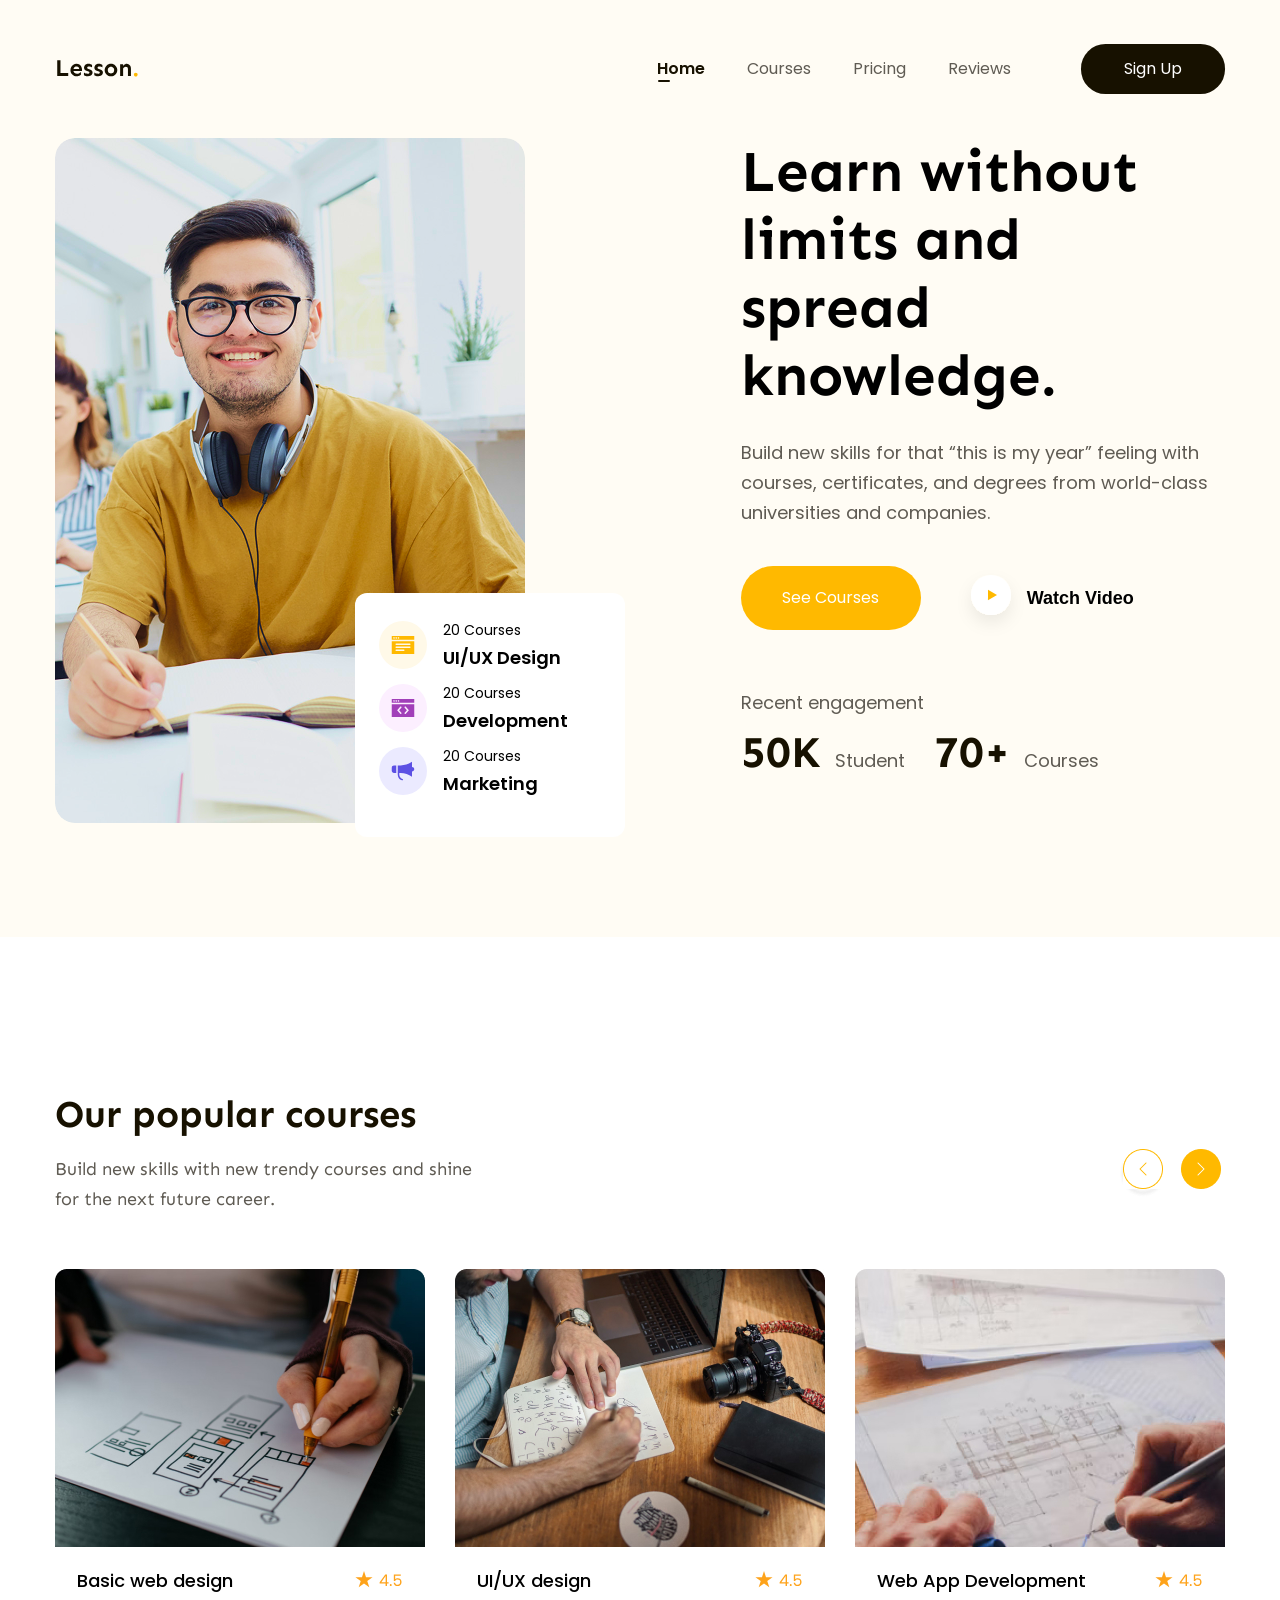
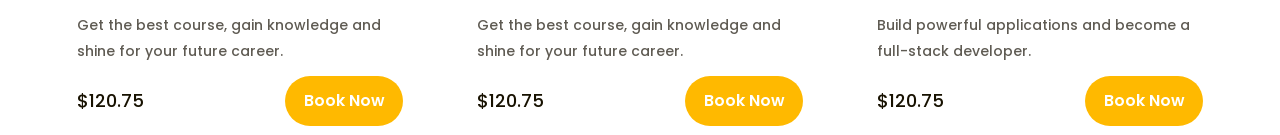
==== index.html @ 0ace676b "Update index.html" ====
<!DOCTYPE html>
<html lang="vi-VN">
<head>
  <meta charset="UTF-8" />
  <meta name="viewport" content="width=device-width, initial-scale=1.0" />
  <title>Learning Landing Page</title>

  <!-- GG fonts -->
  <link rel="preconnect" href="https://fonts.googleapis.com" />
  <link rel="preconnect" href="https://fonts.gstatic.com" crossorigin />
  <link href="https://fonts.googleapis.com/css2?family=Poppins:wght@100;300;400;500;600;700;900&family=Sen:wght@400;700;800&display=swap" rel="stylesheet"/>

  <!-- Reset CSS -->
  <link rel="stylesheet" href="./css/reset.css" />
  <!-- Custom -->
  <link rel="stylesheet" href="./css/style.css" />
</head>
<body>

<header class="header">
  <div class="main-content">
    <div class="body">
      <!-- logo -->
      <a href="#"><img src="./img/Logo.svg" alt="Lesson" class="logo" /></a>

      <!-- Navigation -->
      <nav>
        
          <li><a class="active" href="#">Home</a></li>
          <li><a href="#">Courses</a></li>
          <li><a href="#">Pricing</a></li>
          <li><a href="#">Reviews</a></li>
        
      </nav>

      <!-- Sign up -->
      <a href="#" class="btn btn-signup">Sign Up</a>
    </div>
  </div>
</header>

<!-- HERO -->
<section class="hero">
  <div class="main-content">
    <div class="left-bx">
      <img src="./img/guy-lesson 1.png" alt="guy lesson" />

      <div class="sumnary">
        <div class="item">
          <img class="icon" src="./img/UiDesign.svg" alt="UI UX" />
          <div class="course-content">
            <span>20 Courses</span>
            <span>UI/UX Design</span>
          </div>
        </div>

        <div class="item">
          <img class="icon" src="./img/Development.svg" alt="Development" />
          <div class="course-content">
            <span>20 Courses</span>
            <span>Development</span>
          </div>
        </div>

        <div class="item">
          <img class="icon" src="./img/Marketing.svg" alt="Marketing" />
          <div class="course-content">
            <span>20 Courses</span>
            <span>Marketing</span>
          </div>
        </div>
      </div>
    </div>

    <div class="right-bx">
      <h1>Learn without limits and spread knowledge.</h1>
      <p class="desc">
        Build new skills for that “this is my year” feeling with courses,
        certificates, and degrees from world-class universities and companies.
      </p>
      <div class="call-to-action">
        <a href="#" class="btn btn-see-courses">See Courses</a>
        <button class="btn-watch-video">
          <img src="./img/Play_icon.svg" alt="Watch Video" />
          <span>Watch Video</span>
        </button>
      </div>

      <div class="end">
        <span class="recent-engagement">Recent engagement</span>
        <div class="stats">
          <div class="item">
            <strong>50K</strong>
            <span>Student</span>
          </div>
          <div class="item">
            <strong>70+</strong>
            <span>Courses</span>
          </div>
        </div>
      </div>
    </div>
  </div>
</section>

<!-- SELECTION -->
<section class="selection">
  <div class="main-content">
    <div class="description">
      <p class="main">Our popular courses</p>
      <p>Build new skills with new trendy courses and shine for the next future career.</p>
    </div>
    <img src="./img/Icons.png" alt="next_icon" class="next_icon">
  </div>

  <div class="main-content">
    <div class="option">

      <!-- Card 1 -->
      <div class="option1">
        <img src="./img/basicweb.jpg" alt="" class="preview">
        <div class="description">
          <div class="context">
            <img src="./img/Rating.svg" alt="Rating" class="Rating">
            <p>Basic web design</p>
            <p>Get the best course, gain knowledge and shine for your future career.</p>
          </div>

          <div class="cost">
            <p>$120.75</p>
            <a href="#" class="btn btn-book-now">Book Now</a>
          </div>
        </div>
      </div>

      <!-- Card 2 -->
      <div class="option2">
          <img src="./img/UiUxdesign.jpg" alt="" class="preview">
          <div class="description">
            <div class="context">
              <img src="./img/Rating.svg" alt="Rating">
              <p>UI/UX design</p>
              <p>Get the best course, gain knowledge and shine for your future career.</p>
            </div>
          
          <div class="cost">
              <p>$120.75</p>
              <a href="#" class="btn btn-book-now">Book Now</a>
            </div>
        </div>
      </div>
      <!-- Card 3 -->
      <div class="option3">
        <img src="./img/webapp.jpg" alt="" class="preview">
        <div class="description">
          <div class="context">
            <img src="./img/Rating.svg" alt="Rating">
            <p>Web App Development</p>
            <p>Build powerful applications and become a full-stack developer.</p>
          </div>
        
        <div class="cost">
              <p>$120.75</p>
              <a href="#" class="btn btn-book-now">Book Now</a>
            </div>
      </div>

    </div>
  </div>
</section>

</body>
</html>
---- css/style.css ----
* {
  box-sizing: border-box;
}

:root {
  --primary-text-color: #171100;
  --background-color: #fffcf4;
  --white-color: #fff;
  --font-body: Sen, sans-serif;
  --second-text-color: #5f5b53;
  --font-heading: Poppins, sans-serif;
}

/* Đổi đơn vị px sang rem */
html {
  font-size: 62.5%;
}
body {
  font-size: 1.6rem;
  font-family: var(--font-heading);
}

/* Common CSS */
a {
  text-decoration: none;
}

li {
  list-style: none;
}

.btn {
  width: 144px;
  line-height: 50px;
  background: var(--primary-text-color);
  color: var(--white-color);
  border-radius: 24.5px;
  text-align: center;
}

/* Header section */
.header {
  background-color: var(--background-color);
  padding-top: 44px;
  padding-bottom: 44px;
}

.main-content {
  width: 1170px;
  margin-left: auto;
  margin-right: auto;
  max-width: calc(100% - 16px);
}

.header .body {
  display: flex;
  align-items: center;
}

.header nav {
  display: flex;
  margin-left: auto;
}

.header nav a {
  font-size: 1.6rem;
  line-height: 28px;
  color: #5f5b53;
  padding-left: 21px;
  padding-right: 21px;
}

.header nav a:hover {
  text-shadow: 1px 0 0 currentColor;
  color: var(--primary-text-color);
}

.header nav a.active {
  font-weight: 600;
  color: var(--primary-text-color);
  position: relative;
}

.header nav a.active:after {
  content: "";
  width: 12px;
  height: 2px;
  border-radius: 1px;
  background: var(--primary-text-color);
  display: block;
  position: absolute;
  top: 23px;
  left: 22px;
}

.header .body .btn-signup {
  margin-left: 49px;
}

.header .body .btn-signup:hover {
  box-shadow: 0 0 12px rgba(255, 255, 255, 0.8),
    0 0 24px rgba(255, 255, 255, 0.6);
  transform: scale(1.05);
  transition: 0.25s ease;
}

/* Hero section */
.hero {
  background-color: var(--background-color);
}

.hero .main-content {
  display: flex;
}

.hero .left-bx {
  width: 48.7%;
  position: relative;
}

.hero .left-bx > img {
  width: 470px;
  height: 685px;
  border-radius: 20px;
  margin-bottom: 111px;
}

.hero .left-bx .sumnary {
  width: 270px;
  height: 244px;
  background-color: #fff;
  border-radius: 12px;
  padding: 24px;
  position: absolute;
  right: 0;
  bottom: 100px;
}

.hero .left-bx .item {
  display: flex;
  margin: 7px 0;
  align-items: center;
}

.hero .left-bx .item:first-child {
  margin-top: 0;
}

.hero .left-bx .item:last-child {
  margin-bottom: 0;
}

.hero .left-bx span {
  display: block;
}

.hero .left-bx .icon {
  margin-right: 16px;
  width: 48px;
  height: 48px;
}

.hero .left-bx .course-content span:first-child {
  font-size: 1.4rem;
  line-height: 26px;
}

.hero .left-bx .course-content span:last-child {
  font-weight: 600;
  font-size: 1.8rem;
  line-height: 30px;
}

.hero .right-bx {
  width: 51.3%;
  padding-left: 116px;
}

.hero .right-bx h1 {
  font-family: var(--font-body);
  font-size: 5.8rem;
  font-weight: 700;
  width: 470px;
  letter-spacing: -2%;
  line-height: 68px;
}

.hero .right-bx .desc {
  font-size: 1.8rem;
  line-height: 30px;
  color: var(--second-text-color);
  margin-top: 28px;
  margin-bottom: 38px;
}

.hero .right-bx .call-to-action {
  display: flex;
}

.hero .right-bx .btn-see-courses {
  width: 180px;
  background-color: #ffb900;
  line-height: 64px;
  height: 64px;
  border-radius: 32px;
}

.hero .right-bx .btn-watch-video {
  background: none;
  border: none;
  align-items: center;
  margin-left: 28px;
  display: flex;
}
.hero .right-bx .btn-watch-video span {
  font-size: 1.8rem;
  line-height: 30px;
  font-weight: 600;
  margin-top: -10px;
}

.hero .right-bx .end {
  margin-top: 48px;
}

.hero .right-bx .recent-engagement {
  font-size: 1.8rem;
  color: var(--second-text-color);
  line-height: 30px;
}
.hero .right-bx .stats {
  display: flex;
  margin-top: 8px;
}

.right-bx .stats .item {
  margin-right: 29px;
}

.right-bx .stats strong {
  font-family: var(--font-body);
  color: var(--primary-text-color);
  font-size: 4.4rem;
  line-height: 54px;
  font-weight: bold;
}

.right-bx .stats span {
  font-size: 1.8rem;
  color: var(--second-text-color);
  line-height: 30px;
  margin-left: 10px;
}

/* selection */
.selection div .description .main  {
  margin-top: 153px;
  font-weight: bold;
  font-family: var(--font-body);
  font-size: 3.8rem;
  line-height: 48px;
  letter-spacing: -2%;
  color: var(--primary-text-color);
}

.selection div .description p:last-child {
  font-family: var(--font-body);
  font-size: 1.8rem;
  line-height: 30px;
  width: 438px;
  color: var(--second-text-color);
  margin-top: 16px;
}

.selection .main-content {
  align-items: center;
  display: flex;
}

.selection .main-content .next_icon {
  margin-left: auto;
  margin-top: 195px;
}

/* option */
.main-content .option {
  display: flex;
}

/* Gom chung option1,2,3 trùng lặp */
.main-content .option .option1,
.main-content .option .option2,
.main-content .option .option3 {
  width: 100%;
  height: 466px;
  margin-top: 55px;
  margin-right: 30px;
  object-fit: cover;
  border-radius: 20px 20px 0 0;
}

.main-content .option .option1 .description,
.main-content .option .option2 .description,
.main-content .option .option3 .description {
  margin: 16px 22px 22px 22px;
  position: relative;
  width: 326px;
  height: 150px;
}

.main-content .option .option1 .description .context > p,
.main-content .option .option2 .description .context > p,
.main-content .option .option3 .description .context > p {
  font-size: 1.8rem;
  font-family: var(--font-heading);
  font-weight: 500;
  line-height: 30px;
}

.main-content .option .option1 .description .context p:last-child,
.main-content .option .option2 .description .context p:last-child,
.main-content .option .option3 .description .context p:last-child {
  font-family: var(--font-heading);
  font-size: 1.4rem;
  line-height: 26px;
  color: var(--second-text-color);
  width: 326px;
}

.main-content .option .option1 .cost,
.main-content .option .option2 .cost,
.main-content .option .option3 .cost {
  display: flex;
}

.main-content .option .option1 .cost p,
.main-content .option .option2 .cost p,
.main-content .option .option3 .cost p {
  font-family: var(--font-heading);
  font-size: 1.8rem;
  line-height: 30px;
  color: var(--primary-text-color);
  margin-top: 22px;
  font-weight: 500;
}

.main-content .option .option1 .cost a,
.main-content .option .option2 .cost a,
.main-content .option .option3 .cost a {
  width: 118px;
  height: 50px;
  background-color: #ffb900;
  border-radius: 25px;
  display: flex;
  justify-content: center;
  align-items: center;
  margin-top: 12px;
  margin-left: 141px;
  text-align: center;
  font-size: 1.6rem;
  font-weight: 600;
  color: white;
  text-decoration: none;
}

/* giữ float cho img */
.main-content .option .option1 .description img,
.main-content .option .option2 .description img,
.main-content .option .option3 .description img {
  float: right;
}
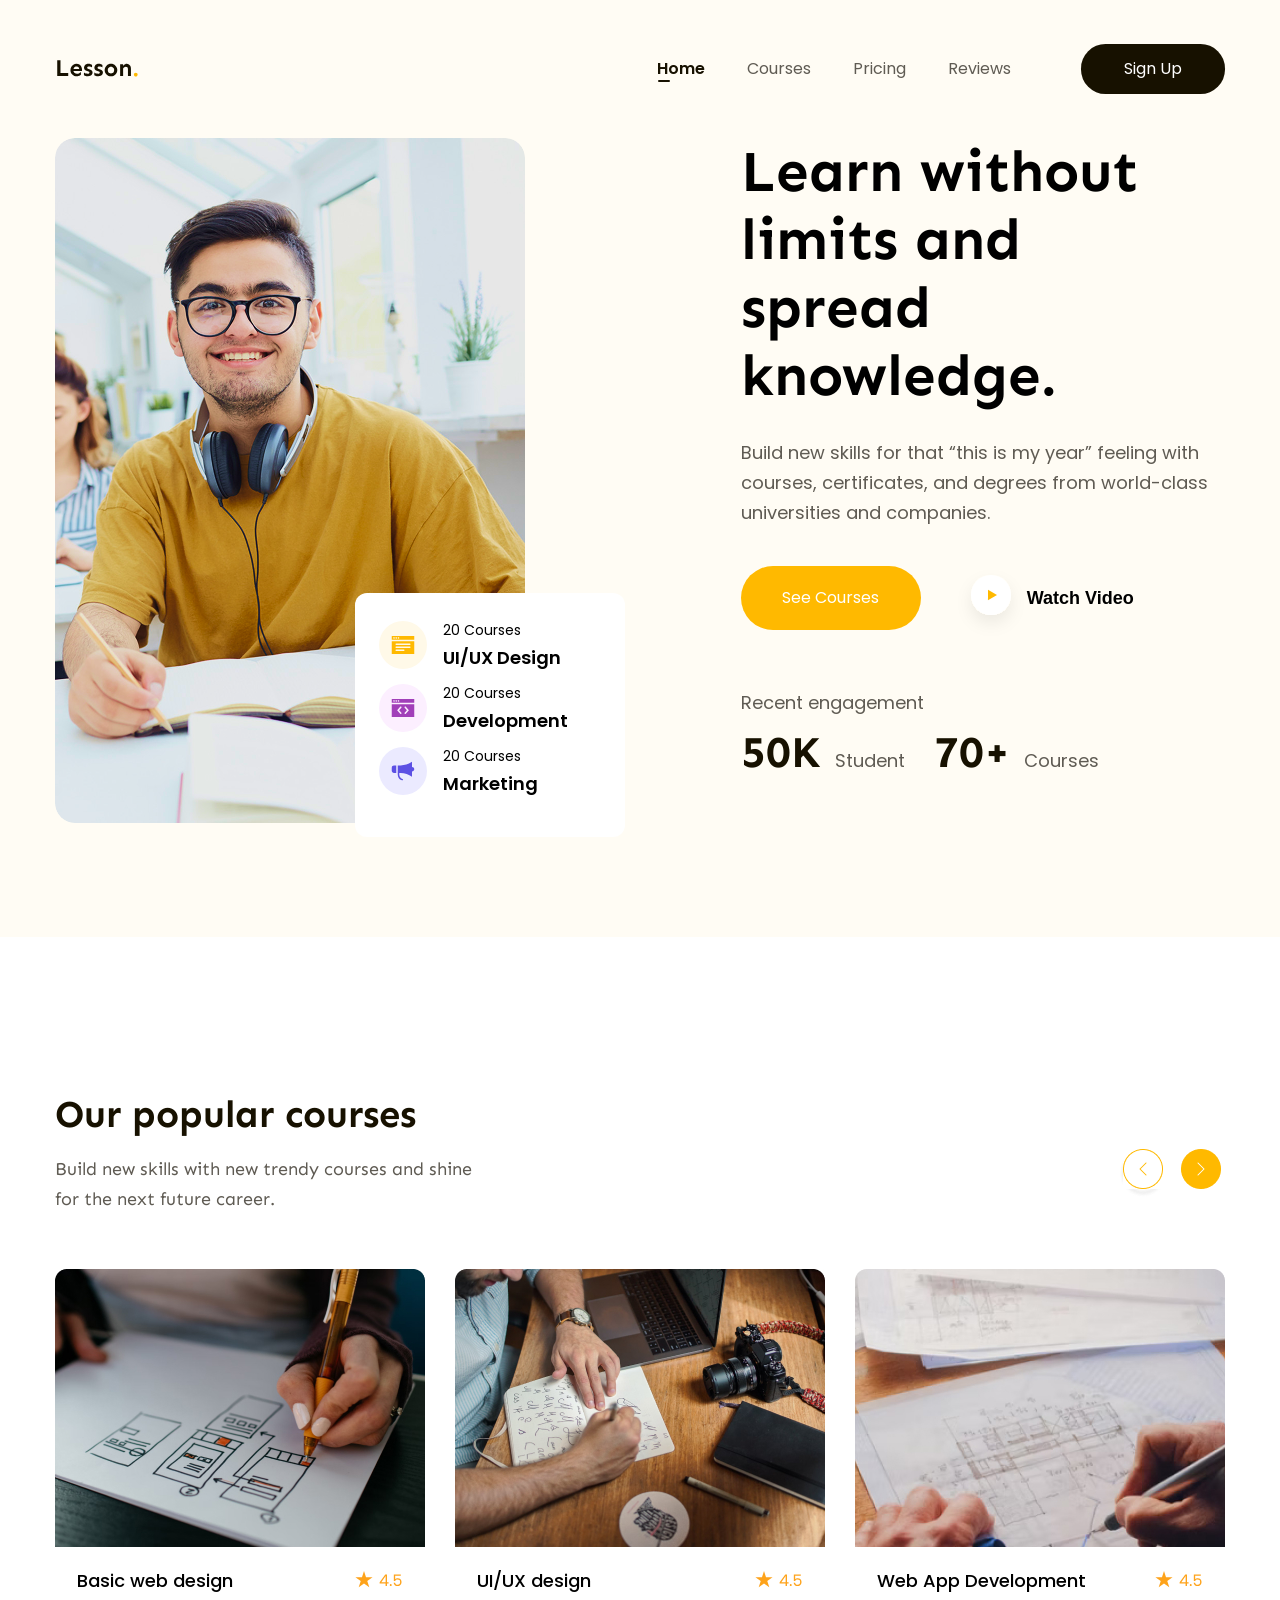
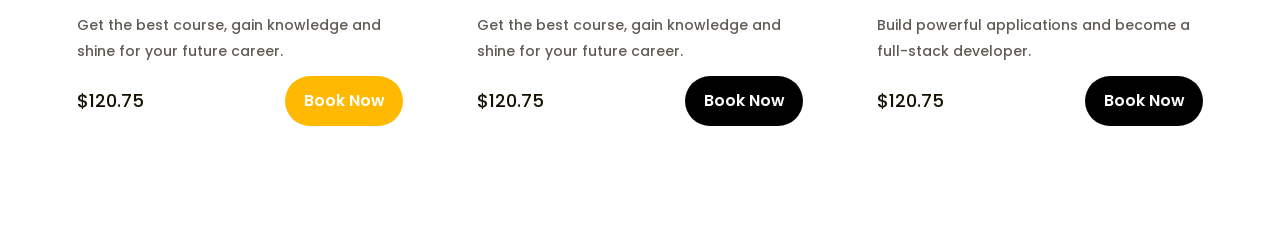
==== commit d1073247: "git pull git commit m-"update"" ====
--- a/index.html
+++ b/index.html
@@ -11,9 +11,9 @@
   <link href="https://fonts.googleapis.com/css2?family=Poppins:wght@100;300;400;500;600;700;900&family=Sen:wght@400;700;800&display=swap" rel="stylesheet"/>
 
   <!-- Reset CSS -->
-  <link rel="stylesheet" href="./css/reset.css" />
+  <link rel="stylesheet" href="../css/reset.css" />
   <!-- Custom -->
-  <link rel="stylesheet" href="./css/style.css" />
+  <link rel="stylesheet" href="../css/style.css" />
 </head>
 <body>
 
@@ -21,7 +21,7 @@
   <div class="main-content">
     <div class="body">
       <!-- logo -->
-      <a href="#"><img src="./img/Logo.svg" alt="Lesson" class="logo" /></a>
+      <a href="#"><img src="../img/Logo.svg" alt="Lesson" class="logo" /></a>
 
       <!-- Navigation -->
       <nav>
@@ -43,11 +43,11 @@
 <section class="hero">
   <div class="main-content">
     <div class="left-bx">
-      <img src="./img/guy-lesson 1.png" alt="guy lesson" />
+      <img src="../img/guy-lesson 1.png" alt="guy lesson" />
 
       <div class="sumnary">
         <div class="item">
-          <img class="icon" src="./img/UiDesign.svg" alt="UI UX" />
+          <img class="icon" src="../img/UiDesign.svg" alt="UI UX" />
           <div class="course-content">
             <span>20 Courses</span>
             <span>UI/UX Design</span>
@@ -55,7 +55,7 @@
         </div>
 
         <div class="item">
-          <img class="icon" src="./img/Development.svg" alt="Development" />
+          <img class="icon" src="../img/Development.svg" alt="Development" />
           <div class="course-content">
             <span>20 Courses</span>
             <span>Development</span>
@@ -63,7 +63,7 @@
         </div>
 
         <div class="item">
-          <img class="icon" src="./img/Marketing.svg" alt="Marketing" />
+          <img class="icon" src="../img/Marketing.svg" alt="Marketing" />
           <div class="course-content">
             <span>20 Courses</span>
             <span>Marketing</span>
@@ -81,7 +81,7 @@
       <div class="call-to-action">
         <a href="#" class="btn btn-see-courses">See Courses</a>
         <button class="btn-watch-video">
-          <img src="./img/Play_icon.svg" alt="Watch Video" />
+          <img src="../img/Play_icon.svg" alt="Watch Video" />
           <span>Watch Video</span>
         </button>
       </div>
@@ -110,7 +110,7 @@
       <p class="main">Our popular courses</p>
       <p>Build new skills with new trendy courses and shine for the next future career.</p>
     </div>
-    <img src="./img/Icons.png" alt="next_icon" class="next_icon">
+    <img src="../img/Icons.png" alt="next_icon" class="next_icon">
   </div>
 
   <div class="main-content">
@@ -118,10 +118,10 @@
 
       <!-- Card 1 -->
       <div class="option1">
-        <img src="./img/basicweb.jpg" alt="" class="preview">
+        <img src="../img/basicweb.jpg" alt="" class="preview">
         <div class="description">
           <div class="context">
-            <img src="./img/Rating.svg" alt="Rating" class="Rating">
+            <img src="../img/Rating.svg" alt="Rating" class="Rating">
             <p>Basic web design</p>
             <p>Get the best course, gain knowledge and shine for your future career.</p>
           </div>
@@ -135,10 +135,10 @@
 
       <!-- Card 2 -->
       <div class="option2">
-          <img src="./img/UiUxdesign.jpg" alt="" class="preview">
+          <img src="../img/UiUxdesign.jpg" alt="" class="preview">
           <div class="description">
             <div class="context">
-              <img src="./img/Rating.svg" alt="Rating">
+              <img src="../img/Rating.svg" alt="Rating">
               <p>UI/UX design</p>
               <p>Get the best course, gain knowledge and shine for your future career.</p>
             </div>
@@ -151,10 +151,10 @@
       </div>
       <!-- Card 3 -->
       <div class="option3">
-        <img src="./img/webapp.jpg" alt="" class="preview">
+        <img src="../img/webapp.jpg" alt="" class="preview">
         <div class="description">
           <div class="context">
-            <img src="./img/Rating.svg" alt="Rating">
+            <img src="../img/Rating.svg" alt="Rating">
             <p>Web App Development</p>
             <p>Build powerful applications and become a full-stack developer.</p>
           </div>
@@ -171,9 +171,3 @@
 
 </body>
 </html>
-
-
-
-
-
-
--- a/css/style.css
+++ b/css/style.css
@@ -252,6 +252,11 @@
   margin-left: 10px;
 }
 
+.selection
+{
+  margin-bottom: 111px;
+}
+
 /* selection */
 .selection div .description .main  {
   margin-top: 153px;
@@ -297,7 +302,15 @@
   margin-right: 30px;
   object-fit: cover;
   border-radius: 20px 20px 0 0;
-}
+  
+}
+.main-content .option .option1:hover,
+.main-content .option .option2:hover,
+.main-content .option .option3:hover{
+  box-shadow: 0 0 12px rgba(255, 255, 255, 0.8),
+    0 0 24px rgba(255, 255, 255, 0.6);
+  transform: scale(1.05);
+  transition: 0.25s ease;}
 
 .main-content .option .option1 .description,
 .main-content .option .option2 .description,
@@ -344,9 +357,7 @@
   font-weight: 500;
 }
 
-.main-content .option .option1 .cost a,
-.main-content .option .option2 .cost a,
-.main-content .option .option3 .cost a {
+.main-content .option .option1 .cost a {
   width: 118px;
   height: 50px;
   background-color: #ffb900;
@@ -363,6 +374,24 @@
   text-decoration: none;
 }
 
+.main-content .option .option2 .cost a,
+.main-content .option .option3 .cost a{
+  width: 118px;
+  height: 50px;
+  background-color: #000000;
+  border-radius: 25px;
+  display: flex;
+  justify-content: center;
+  align-items: center;
+  margin-top: 12px;
+  margin-left: 141px;
+  text-align: center;
+  font-size: 1.6rem;
+  font-weight: 600;
+  color: white;
+  text-decoration: none;
+}
+
 /* giữ float cho img */
 .main-content .option .option1 .description img,
 .main-content .option .option2 .description img,
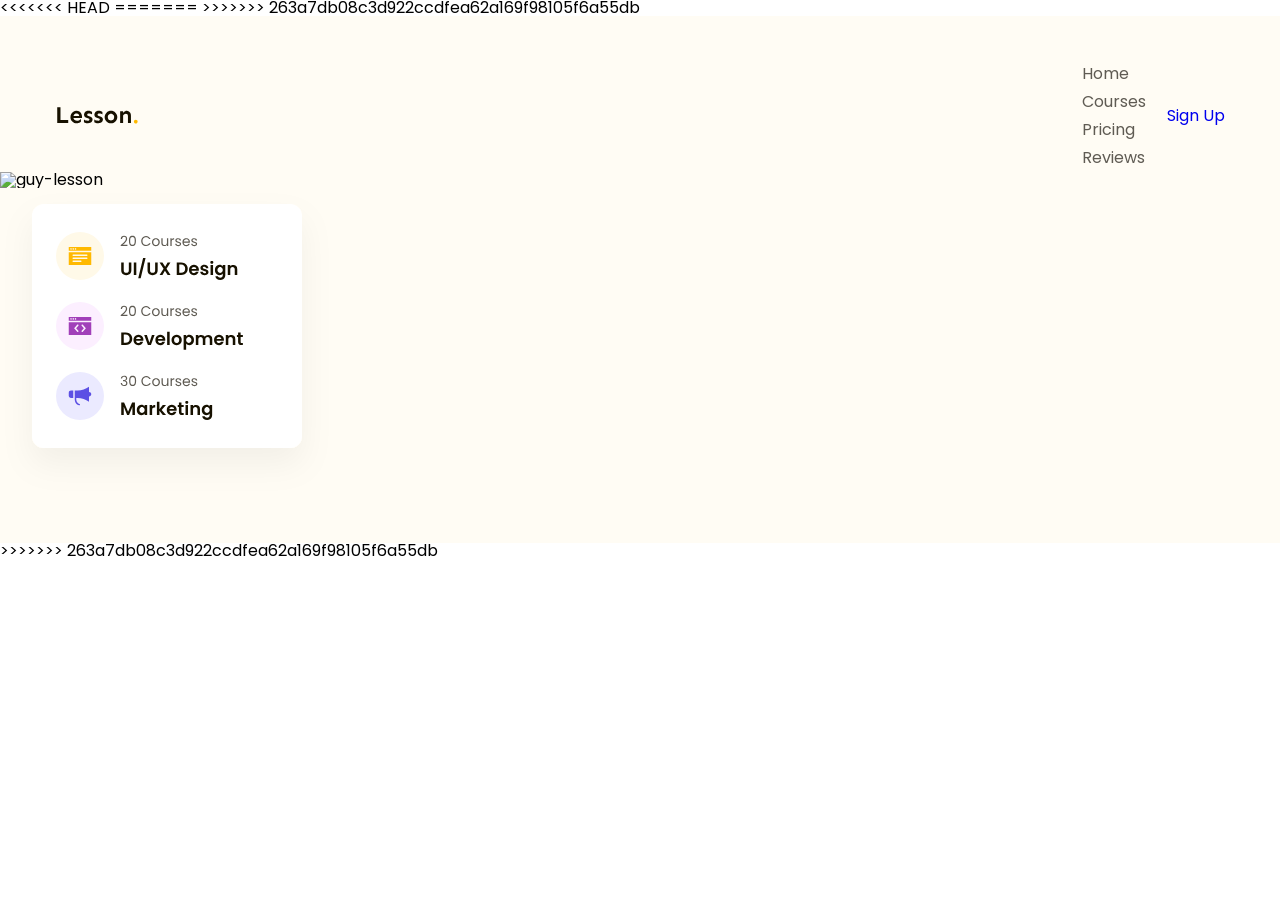
==== commit 856a3015: "Merge branch 'main' of https://github.com/hoanglong212/project-html-css-01" ====
--- a/index.html
+++ b/index.html
@@ -5,169 +5,53 @@
   <meta name="viewport" content="width=device-width, initial-scale=1.0" />
   <title>Learning Landing Page</title>
 
-  <!-- GG fonts -->
-  <link rel="preconnect" href="https://fonts.googleapis.com" />
-  <link rel="preconnect" href="https://fonts.gstatic.com" crossorigin />
-  <link href="https://fonts.googleapis.com/css2?family=Poppins:wght@100;300;400;500;600;700;900&family=Sen:wght@400;700;800&display=swap" rel="stylesheet"/>
-
-  <!-- Reset CSS -->
-  <link rel="stylesheet" href="../css/reset.css" />
-  <!-- Custom -->
-  <link rel="stylesheet" href="../css/style.css" />
+<<<<<<< HEAD
+    <link rel="stylesheet" href="../css/reset.css">
+    <link rel="stylesheet" href="../css/style.css">
+=======
+    <link rel="stylesheet" href="./css/reset.css">
+    <link rel="stylesheet" href="./css/style.css">
+>>>>>>> 263a7db08c3d922ccdfea62a169f98105f6a55db
+    <!-- google font -->
+    <link rel="preconnect" href="https://fonts.googleapis.com"> 
+    <link rel="preconnect" href="https://fonts.gstatic.com" crossorigin>
+    <link href="https://fonts.googleapis.com/css2?family=Poppins:ital,wght@0,100;0,200;0,300;0,400;0,500;0,600;0,700;0,800;0,900;1,100;1,200;1,300;1,400;1,500;1,600;1,700;1,800;1,900&display=swap" rel="stylesheet">
 </head>
 <body>
-
-<header class="header">
-  <div class="main-content">
-    <div class="body">
-      <!-- logo -->
-      <a href="#"><img src="../img/Logo.svg" alt="Lesson" class="logo" /></a>
-
-      <!-- Navigation -->
-      <nav>
+    <header class="header">
+        <div class="main-content">
+            <!-- Navigation : thanh dieu huong -->
+                
+                    <div class="body">
+                        <a href="#"><img src="./img/Logo.svg" alt="logo" class="logo"></a>
+                        <nav>
+            
+                            <ul>    
+                                <li ><a href="#" class="Home" >Home</a></li>
+                                <li><a href="#">Courses</a></li>
+                                <li><a href="#">Pricing</a></li>
+                                <li><a href="#">Reviews</a></li>
+                            </ul>
+                        </nav>
+                    <!-- Call to action button -->
+                        <a href="#" class="signup">Sign Up</a>
+                    </div>
+                
+            </div>
+        <div class="absolute">
+            <img src="../img/guy-lesson 1.svg" alt="guy-lesson" class="guy-lesson" >
+       
         
-          <li><a class="active" href="#">Home</a></li>
-          <li><a href="#">Courses</a></li>
-          <li><a href="#">Pricing</a></li>
-          <li><a href="#">Reviews</a></li>
-        
-      </nav>
-
-      <!-- Sign up -->
-      <a href="#" class="btn btn-signup">Sign Up</a>
-    </div>
-  </div>
-</header>
-
-<!-- HERO -->
-<section class="hero">
-  <div class="main-content">
-    <div class="left-bx">
-      <img src="../img/guy-lesson 1.png" alt="guy lesson" />
-
-      <div class="sumnary">
-        <div class="item">
-          <img class="icon" src="../img/UiDesign.svg" alt="UI UX" />
-          <div class="course-content">
-            <span>20 Courses</span>
-            <span>UI/UX Design</span>
-          </div>
-        </div>
-
-        <div class="item">
-          <img class="icon" src="../img/Development.svg" alt="Development" />
-          <div class="course-content">
-            <span>20 Courses</span>
-            <span>Development</span>
-          </div>
-        </div>
-
-        <div class="item">
-          <img class="icon" src="../img/Marketing.svg" alt="Marketing" />
-          <div class="course-content">
-            <span>20 Courses</span>
-            <span>Marketing</span>
-          </div>
-        </div>
-      </div>
-    </div>
-
-    <div class="right-bx">
-      <h1>Learn without limits and spread knowledge.</h1>
-      <p class="desc">
-        Build new skills for that “this is my year” feeling with courses,
-        certificates, and degrees from world-class universities and companies.
-      </p>
-      <div class="call-to-action">
-        <a href="#" class="btn btn-see-courses">See Courses</a>
-        <button class="btn-watch-video">
-          <img src="../img/Play_icon.svg" alt="Watch Video" />
-          <span>Watch Video</span>
-        </button>
-      </div>
-
-      <div class="end">
-        <span class="recent-engagement">Recent engagement</span>
-        <div class="stats">
-          <div class="item">
-            <strong>50K</strong>
-            <span>Student</span>
-          </div>
-          <div class="item">
-            <strong>70+</strong>
-            <span>Courses</span>
-          </div>
-        </div>
-      </div>
-    </div>
-  </div>
-</section>
-
-<!-- SELECTION -->
-<section class="selection">
-  <div class="main-content">
-    <div class="description">
-      <p class="main">Our popular courses</p>
-      <p>Build new skills with new trendy courses and shine for the next future career.</p>
-    </div>
-    <img src="../img/Icons.png" alt="next_icon" class="next_icon">
-  </div>
-
-  <div class="main-content">
-    <div class="option">
-
-      <!-- Card 1 -->
-      <div class="option1">
-        <img src="../img/basicweb.jpg" alt="" class="preview">
-        <div class="description">
-          <div class="context">
-            <img src="../img/Rating.svg" alt="Rating" class="Rating">
-            <p>Basic web design</p>
-            <p>Get the best course, gain knowledge and shine for your future career.</p>
-          </div>
-
-          <div class="cost">
-            <p>$120.75</p>
-            <a href="#" class="btn btn-book-now">Book Now</a>
-          </div>
-        </div>
-      </div>
-
-      <!-- Card 2 -->
-      <div class="option2">
-          <img src="../img/UiUxdesign.jpg" alt="" class="preview">
-          <div class="description">
-            <div class="context">
-              <img src="../img/Rating.svg" alt="Rating">
-              <p>UI/UX design</p>
-              <p>Get the best course, gain knowledge and shine for your future career.</p>
-            </div>
-          
-          <div class="cost">
-              <p>$120.75</p>
-              <a href="#" class="btn btn-book-now">Book Now</a>
-            </div>
-        </div>
-      </div>
-      <!-- Card 3 -->
-      <div class="option3">
-        <img src="../img/webapp.jpg" alt="" class="preview">
-        <div class="description">
-          <div class="context">
-            <img src="../img/Rating.svg" alt="Rating">
-            <p>Web App Development</p>
-            <p>Build powerful applications and become a full-stack developer.</p>
-          </div>
-        
-        <div class="cost">
-              <p>$120.75</p>
-              <a href="#" class="btn btn-book-now">Book Now</a>
-            </div>
-      </div>
-
-    </div>
-  </div>
-</section>
-
+            <div class="relative"><img src="../img/Card.svg" alt="card" ></div>
+         </div>
+    </header>
+    
+       
+    
 </body>
 </html>
+
+
+
+
+>>>>>>> 263a7db08c3d922ccdfea62a169f98105f6a55db
--- a/css/style.css
+++ b/css/style.css
@@ -1,3 +1,4 @@
+<<<<<<< HEAD
 * {
   box-sizing: border-box;
 }
@@ -398,3 +399,389 @@
 .main-content .option .option3 .description img {
   float: right;
 }
+=======
+* {
+  box-sizing: border-box;
+}
+
+:root {
+  --primary-text-color: #171100;
+  --background-color: #fffcf4;
+  --white-color: #fff;
+  --font-body: Sen, sans-serif;
+  --second-text-color: #5f5b53;
+  --font-heading: Poppins, sans-serif;
+}
+
+/* Đổi đơn vị px sang rem */
+html {
+  font-size: 62.5%;
+}
+body {
+  font-size: 1.6rem;
+  font-family: var(--font-heading);
+}
+
+/* Common CSS */
+a {
+  text-decoration: none;
+}
+
+li {
+  list-style: none;
+}
+
+.btn {
+  width: 144px;
+  line-height: 50px;
+  background: var(--primary-text-color);
+  color: var(--white-color);
+  border-radius: 24.5px;
+  text-align: center;
+}
+
+/* Header section */
+.header {
+  background-color: var(--background-color);
+  padding-top: 44px;
+  padding-bottom: 44px;
+}
+
+.main-content {
+  width: 1170px;
+  margin-left: auto;
+  margin-right: auto;
+  max-width: calc(100% - 16px);
+}
+
+.header .body {
+  display: flex;
+  align-items: center;
+}
+
+.header nav {
+  display: flex;
+  margin-left: auto;
+}
+
+.header nav a {
+  font-size: 1.6rem;
+  line-height: 28px;
+  color: #5f5b53;
+  padding-left: 21px;
+  padding-right: 21px;
+}
+
+.header nav a:hover {
+  text-shadow: 1px 0 0 currentColor;
+  color: var(--primary-text-color);
+}
+
+.header nav a.active {
+  font-weight: 600;
+  color: var(--primary-text-color);
+  position: relative;
+}
+
+.header nav a.active:after {
+  content: "";
+  width: 12px;
+  height: 2px;
+  border-radius: 1px;
+  background: var(--primary-text-color);
+  display: block;
+  position: absolute;
+  top: 23px;
+  left: 22px;
+}
+
+.header .body .btn-signup {
+  margin-left: 49px;
+}
+
+.header .body .btn-signup:hover {
+  box-shadow: 0 0 12px rgba(255, 255, 255, 0.8),
+    0 0 24px rgba(255, 255, 255, 0.6);
+  transform: scale(1.05);
+  transition: 0.25s ease;
+}
+
+/* Hero section */
+.hero {
+  background-color: var(--background-color);
+}
+
+.hero .main-content {
+  display: flex;
+}
+
+.hero .left-bx {
+  width: 48.7%;
+  position: relative;
+}
+
+.hero .left-bx > img {
+  width: 470px;
+  height: 685px;
+  border-radius: 20px;
+  margin-bottom: 111px;
+}
+
+.hero .left-bx .sumnary {
+  width: 270px;
+  height: 244px;
+  background-color: #fff;
+  border-radius: 12px;
+  padding: 24px;
+  position: absolute;
+  right: 0;
+  bottom: 100px;
+}
+
+.hero .left-bx .item {
+  display: flex;
+  margin: 7px 0;
+  align-items: center;
+}
+
+.hero .left-bx .item:first-child {
+  margin-top: 0;
+}
+
+.hero .left-bx .item:last-child {
+  margin-bottom: 0;
+}
+
+.hero .left-bx span {
+  display: block;
+}
+
+.hero .left-bx .icon {
+  margin-right: 16px;
+  width: 48px;
+  height: 48px;
+}
+
+.hero .left-bx .course-content span:first-child {
+  font-size: 1.4rem;
+  line-height: 26px;
+}
+
+.hero .left-bx .course-content span:last-child {
+  font-weight: 600;
+  font-size: 1.8rem;
+  line-height: 30px;
+}
+
+.hero .right-bx {
+  width: 51.3%;
+  padding-left: 116px;
+}
+
+.hero .right-bx h1 {
+  font-family: var(--font-body);
+  font-size: 5.8rem;
+  font-weight: 700;
+  width: 470px;
+  letter-spacing: -2%;
+  line-height: 68px;
+}
+
+.hero .right-bx .desc {
+  font-size: 1.8rem;
+  line-height: 30px;
+  color: var(--second-text-color);
+  margin-top: 28px;
+  margin-bottom: 38px;
+}
+
+.hero .right-bx .call-to-action {
+  display: flex;
+}
+
+.hero .right-bx .btn-see-courses {
+  width: 180px;
+  background-color: #ffb900;
+  line-height: 64px;
+  height: 64px;
+  border-radius: 32px;
+}
+
+.hero .right-bx .btn-watch-video {
+  background: none;
+  border: none;
+  align-items: center;
+  margin-left: 28px;
+  display: flex;
+}
+.hero .right-bx .btn-watch-video span {
+  font-size: 1.8rem;
+  line-height: 30px;
+  font-weight: 600;
+  margin-top: -10px;
+}
+
+.hero .right-bx .end {
+  margin-top: 48px;
+}
+
+.hero .right-bx .recent-engagement {
+  font-size: 1.8rem;
+  color: var(--second-text-color);
+  line-height: 30px;
+}
+.hero .right-bx .stats {
+  display: flex;
+  margin-top: 8px;
+}
+
+.right-bx .stats .item {
+  margin-right: 29px;
+}
+
+.right-bx .stats strong {
+  font-family: var(--font-body);
+  color: var(--primary-text-color);
+  font-size: 4.4rem;
+  line-height: 54px;
+  font-weight: bold;
+}
+
+.right-bx .stats span {
+  font-size: 1.8rem;
+  color: var(--second-text-color);
+  line-height: 30px;
+  margin-left: 10px;
+}
+
+.selection
+{
+  margin-bottom: 111px;
+}
+
+/* selection */
+.selection div .description .main  {
+  margin-top: 153px;
+  font-weight: bold;
+  font-family: var(--font-body);
+  font-size: 3.8rem;
+  line-height: 48px;
+  letter-spacing: -2%;
+  color: var(--primary-text-color);
+}
+
+.selection div .description p:last-child {
+  font-family: var(--font-body);
+  font-size: 1.8rem;
+  line-height: 30px;
+  width: 438px;
+  color: var(--second-text-color);
+  margin-top: 16px;
+}
+
+.selection .main-content {
+  align-items: center;
+  display: flex;
+}
+
+.selection .main-content .next_icon {
+  margin-left: auto;
+  margin-top: 195px;
+}
+
+/* option */
+.main-content .option {
+  display: flex;
+}
+
+/* Gom chung option1,2,3 trùng lặp */
+.main-content .option .option1,
+.main-content .option .option2,
+.main-content .option .option3 {
+  width: 100%;
+  height: 466px;
+  margin-top: 55px;
+  margin-right: 30px;
+  object-fit: cover;
+  border-radius: 20px 20px 0 0;
+  
+}
+.main-content .option .option1:hover,
+.main-content .option .option2:hover,
+.main-content .option .option3:hover{
+  box-shadow: 0 0 12px rgba(255, 255, 255, 0.8),
+    0 0 24px rgba(255, 255, 255, 0.6);
+  transform: scale(1.05);
+  transition: 0.25s ease;}
+
+.main-content .option .option1 .description,
+.main-content .option .option2 .description,
+.main-content .option .option3 .description {
+  margin: 16px 22px 22px 22px;
+  position: relative;
+  width: 326px;
+  height: 150px;
+}
+
+.main-content .option .option1 .description .context > p,
+.main-content .option .option2 .description .context > p,
+.main-content .option .option3 .description .context > p {
+  font-size: 1.8rem;
+  font-family: var(--font-heading);
+  font-weight: 500;
+  line-height: 30px;
+}
+
+.main-content .option .option1 .description .context p:last-child,
+.main-content .option .option2 .description .context p:last-child,
+.main-content .option .option3 .description .context p:last-child {
+  font-family: var(--font-heading);
+  font-size: 1.4rem;
+  line-height: 26px;
+  color: var(--second-text-color);
+  width: 326px;
+}
+
+.main-content .option .option1 .cost,
+.main-content .option .option2 .cost,
+.main-content .option .option3 .cost {
+  display: flex;
+}
+
+.main-content .option .option1 .cost p,
+.main-content .option .option2 .cost p,
+.main-content .option .option3 .cost p {
+  font-family: var(--font-heading);
+  font-size: 1.8rem;
+  line-height: 30px;
+  color: var(--primary-text-color);
+  margin-top: 22px;
+  font-weight: 500;
+}
+
+.main-content .option .option1 .cost a,
+.main-content .option .option2 .cost a,
+.main-content .option .option3 .cost a {
+  width: 118px;
+  height: 50px;
+  background-color: #ffb900;
+  border-radius: 25px;
+  display: flex;
+  justify-content: center;
+  align-items: center;
+  margin-top: 12px;
+  margin-left: 141px;
+  text-align: center;
+  font-size: 1.6rem;
+  font-weight: 600;
+  color: white;
+  text-decoration: none;
+}
+
+/* giữ float cho img */
+.main-content .option .option1 .description img,
+.main-content .option .option2 .description img,
+.main-content .option .option3 .description img {
+  float: right;
+}
+>>>>>>> 2d1e6216ce66c323df7050c7ec4388720b0730d8
--- a/css/style.css
+++ b/css/style.css
@@ -1,3 +1,4 @@
+<<<<<<< HEAD
 * {
   box-sizing: border-box;
 }
@@ -398,3 +399,389 @@
 .main-content .option .option3 .description img {
   float: right;
 }
+=======
+* {
+  box-sizing: border-box;
+}
+
+:root {
+  --primary-text-color: #171100;
+  --background-color: #fffcf4;
+  --white-color: #fff;
+  --font-body: Sen, sans-serif;
+  --second-text-color: #5f5b53;
+  --font-heading: Poppins, sans-serif;
+}
+
+/* Đổi đơn vị px sang rem */
+html {
+  font-size: 62.5%;
+}
+body {
+  font-size: 1.6rem;
+  font-family: var(--font-heading);
+}
+
+/* Common CSS */
+a {
+  text-decoration: none;
+}
+
+li {
+  list-style: none;
+}
+
+.btn {
+  width: 144px;
+  line-height: 50px;
+  background: var(--primary-text-color);
+  color: var(--white-color);
+  border-radius: 24.5px;
+  text-align: center;
+}
+
+/* Header section */
+.header {
+  background-color: var(--background-color);
+  padding-top: 44px;
+  padding-bottom: 44px;
+}
+
+.main-content {
+  width: 1170px;
+  margin-left: auto;
+  margin-right: auto;
+  max-width: calc(100% - 16px);
+}
+
+.header .body {
+  display: flex;
+  align-items: center;
+}
+
+.header nav {
+  display: flex;
+  margin-left: auto;
+}
+
+.header nav a {
+  font-size: 1.6rem;
+  line-height: 28px;
+  color: #5f5b53;
+  padding-left: 21px;
+  padding-right: 21px;
+}
+
+.header nav a:hover {
+  text-shadow: 1px 0 0 currentColor;
+  color: var(--primary-text-color);
+}
+
+.header nav a.active {
+  font-weight: 600;
+  color: var(--primary-text-color);
+  position: relative;
+}
+
+.header nav a.active:after {
+  content: "";
+  width: 12px;
+  height: 2px;
+  border-radius: 1px;
+  background: var(--primary-text-color);
+  display: block;
+  position: absolute;
+  top: 23px;
+  left: 22px;
+}
+
+.header .body .btn-signup {
+  margin-left: 49px;
+}
+
+.header .body .btn-signup:hover {
+  box-shadow: 0 0 12px rgba(255, 255, 255, 0.8),
+    0 0 24px rgba(255, 255, 255, 0.6);
+  transform: scale(1.05);
+  transition: 0.25s ease;
+}
+
+/* Hero section */
+.hero {
+  background-color: var(--background-color);
+}
+
+.hero .main-content {
+  display: flex;
+}
+
+.hero .left-bx {
+  width: 48.7%;
+  position: relative;
+}
+
+.hero .left-bx > img {
+  width: 470px;
+  height: 685px;
+  border-radius: 20px;
+  margin-bottom: 111px;
+}
+
+.hero .left-bx .sumnary {
+  width: 270px;
+  height: 244px;
+  background-color: #fff;
+  border-radius: 12px;
+  padding: 24px;
+  position: absolute;
+  right: 0;
+  bottom: 100px;
+}
+
+.hero .left-bx .item {
+  display: flex;
+  margin: 7px 0;
+  align-items: center;
+}
+
+.hero .left-bx .item:first-child {
+  margin-top: 0;
+}
+
+.hero .left-bx .item:last-child {
+  margin-bottom: 0;
+}
+
+.hero .left-bx span {
+  display: block;
+}
+
+.hero .left-bx .icon {
+  margin-right: 16px;
+  width: 48px;
+  height: 48px;
+}
+
+.hero .left-bx .course-content span:first-child {
+  font-size: 1.4rem;
+  line-height: 26px;
+}
+
+.hero .left-bx .course-content span:last-child {
+  font-weight: 600;
+  font-size: 1.8rem;
+  line-height: 30px;
+}
+
+.hero .right-bx {
+  width: 51.3%;
+  padding-left: 116px;
+}
+
+.hero .right-bx h1 {
+  font-family: var(--font-body);
+  font-size: 5.8rem;
+  font-weight: 700;
+  width: 470px;
+  letter-spacing: -2%;
+  line-height: 68px;
+}
+
+.hero .right-bx .desc {
+  font-size: 1.8rem;
+  line-height: 30px;
+  color: var(--second-text-color);
+  margin-top: 28px;
+  margin-bottom: 38px;
+}
+
+.hero .right-bx .call-to-action {
+  display: flex;
+}
+
+.hero .right-bx .btn-see-courses {
+  width: 180px;
+  background-color: #ffb900;
+  line-height: 64px;
+  height: 64px;
+  border-radius: 32px;
+}
+
+.hero .right-bx .btn-watch-video {
+  background: none;
+  border: none;
+  align-items: center;
+  margin-left: 28px;
+  display: flex;
+}
+.hero .right-bx .btn-watch-video span {
+  font-size: 1.8rem;
+  line-height: 30px;
+  font-weight: 600;
+  margin-top: -10px;
+}
+
+.hero .right-bx .end {
+  margin-top: 48px;
+}
+
+.hero .right-bx .recent-engagement {
+  font-size: 1.8rem;
+  color: var(--second-text-color);
+  line-height: 30px;
+}
+.hero .right-bx .stats {
+  display: flex;
+  margin-top: 8px;
+}
+
+.right-bx .stats .item {
+  margin-right: 29px;
+}
+
+.right-bx .stats strong {
+  font-family: var(--font-body);
+  color: var(--primary-text-color);
+  font-size: 4.4rem;
+  line-height: 54px;
+  font-weight: bold;
+}
+
+.right-bx .stats span {
+  font-size: 1.8rem;
+  color: var(--second-text-color);
+  line-height: 30px;
+  margin-left: 10px;
+}
+
+.selection
+{
+  margin-bottom: 111px;
+}
+
+/* selection */
+.selection div .description .main  {
+  margin-top: 153px;
+  font-weight: bold;
+  font-family: var(--font-body);
+  font-size: 3.8rem;
+  line-height: 48px;
+  letter-spacing: -2%;
+  color: var(--primary-text-color);
+}
+
+.selection div .description p:last-child {
+  font-family: var(--font-body);
+  font-size: 1.8rem;
+  line-height: 30px;
+  width: 438px;
+  color: var(--second-text-color);
+  margin-top: 16px;
+}
+
+.selection .main-content {
+  align-items: center;
+  display: flex;
+}
+
+.selection .main-content .next_icon {
+  margin-left: auto;
+  margin-top: 195px;
+}
+
+/* option */
+.main-content .option {
+  display: flex;
+}
+
+/* Gom chung option1,2,3 trùng lặp */
+.main-content .option .option1,
+.main-content .option .option2,
+.main-content .option .option3 {
+  width: 100%;
+  height: 466px;
+  margin-top: 55px;
+  margin-right: 30px;
+  object-fit: cover;
+  border-radius: 20px 20px 0 0;
+  
+}
+.main-content .option .option1:hover,
+.main-content .option .option2:hover,
+.main-content .option .option3:hover{
+  box-shadow: 0 0 12px rgba(255, 255, 255, 0.8),
+    0 0 24px rgba(255, 255, 255, 0.6);
+  transform: scale(1.05);
+  transition: 0.25s ease;}
+
+.main-content .option .option1 .description,
+.main-content .option .option2 .description,
+.main-content .option .option3 .description {
+  margin: 16px 22px 22px 22px;
+  position: relative;
+  width: 326px;
+  height: 150px;
+}
+
+.main-content .option .option1 .description .context > p,
+.main-content .option .option2 .description .context > p,
+.main-content .option .option3 .description .context > p {
+  font-size: 1.8rem;
+  font-family: var(--font-heading);
+  font-weight: 500;
+  line-height: 30px;
+}
+
+.main-content .option .option1 .description .context p:last-child,
+.main-content .option .option2 .description .context p:last-child,
+.main-content .option .option3 .description .context p:last-child {
+  font-family: var(--font-heading);
+  font-size: 1.4rem;
+  line-height: 26px;
+  color: var(--second-text-color);
+  width: 326px;
+}
+
+.main-content .option .option1 .cost,
+.main-content .option .option2 .cost,
+.main-content .option .option3 .cost {
+  display: flex;
+}
+
+.main-content .option .option1 .cost p,
+.main-content .option .option2 .cost p,
+.main-content .option .option3 .cost p {
+  font-family: var(--font-heading);
+  font-size: 1.8rem;
+  line-height: 30px;
+  color: var(--primary-text-color);
+  margin-top: 22px;
+  font-weight: 500;
+}
+
+.main-content .option .option1 .cost a,
+.main-content .option .option2 .cost a,
+.main-content .option .option3 .cost a {
+  width: 118px;
+  height: 50px;
+  background-color: #ffb900;
+  border-radius: 25px;
+  display: flex;
+  justify-content: center;
+  align-items: center;
+  margin-top: 12px;
+  margin-left: 141px;
+  text-align: center;
+  font-size: 1.6rem;
+  font-weight: 600;
+  color: white;
+  text-decoration: none;
+}
+
+/* giữ float cho img */
+.main-content .option .option1 .description img,
+.main-content .option .option2 .description img,
+.main-content .option .option3 .description img {
+  float: right;
+}
+>>>>>>> 2d1e6216ce66c323df7050c7ec4388720b0730d8
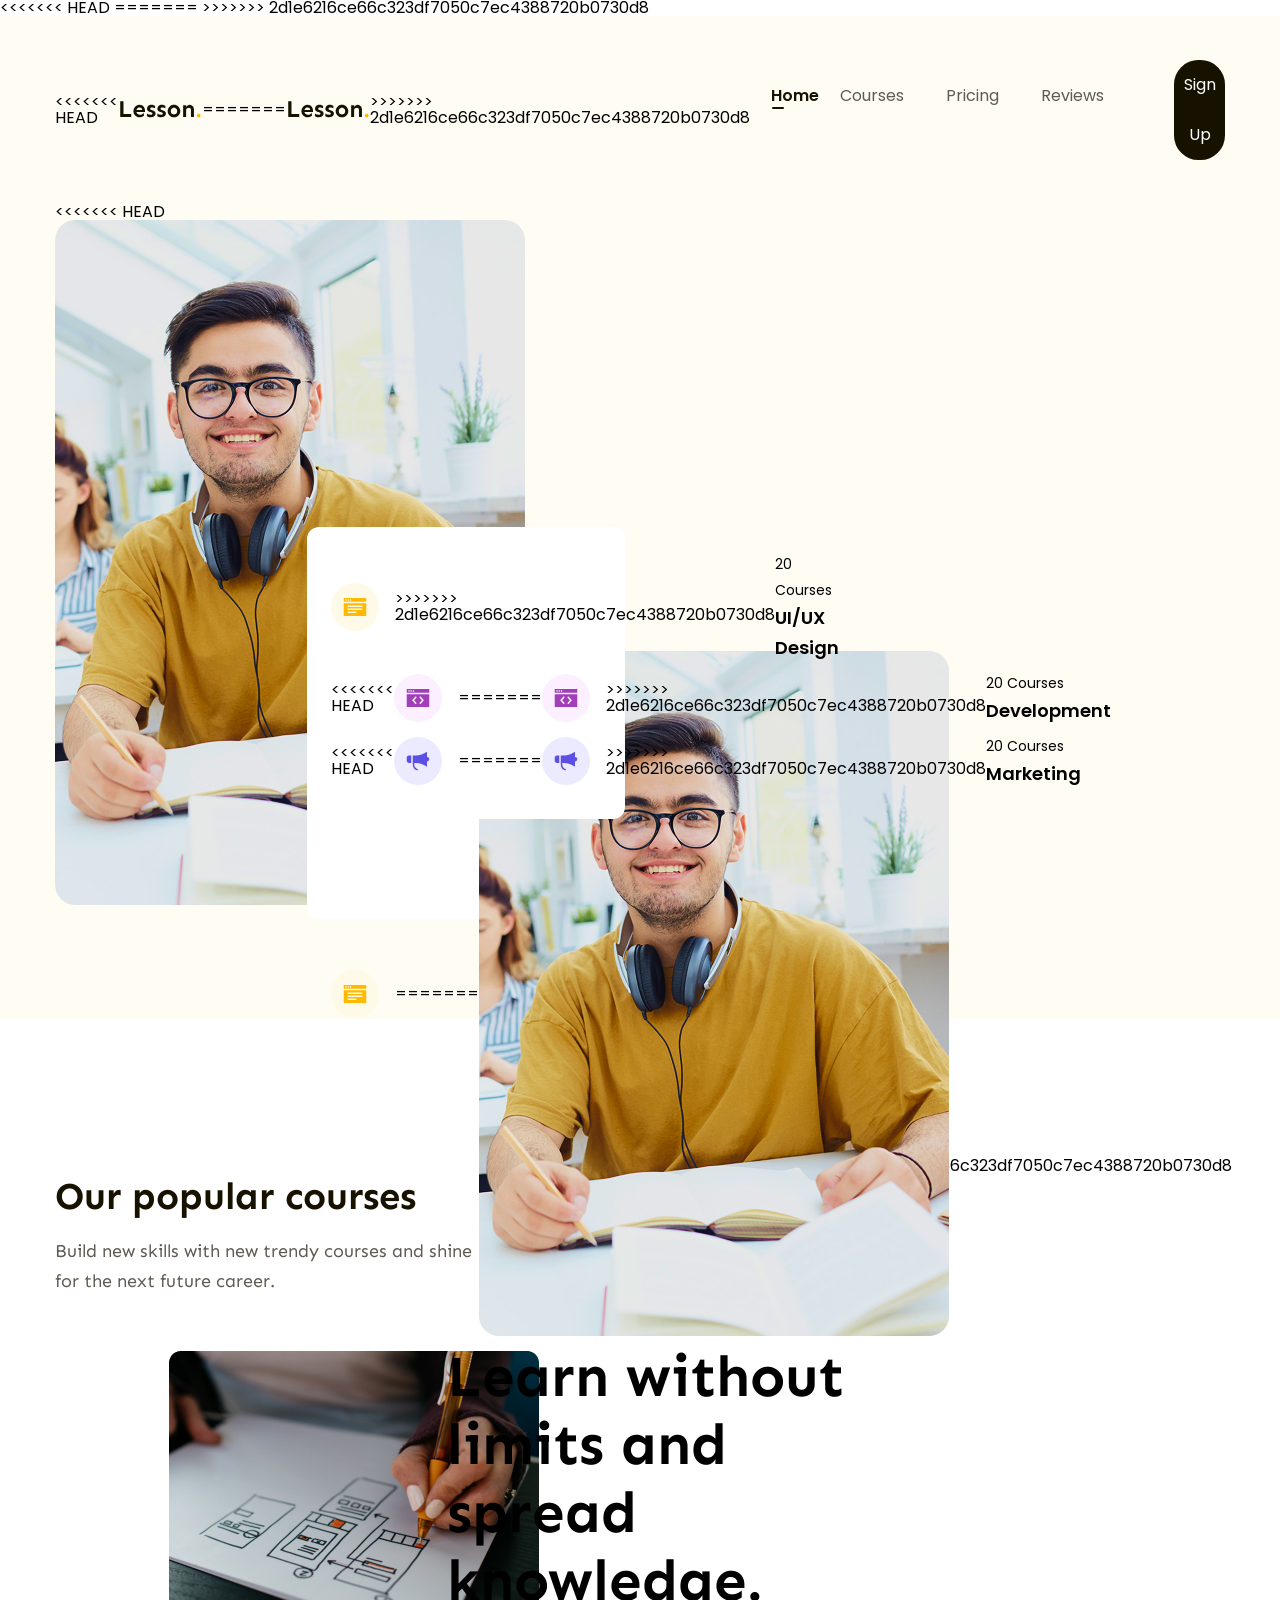
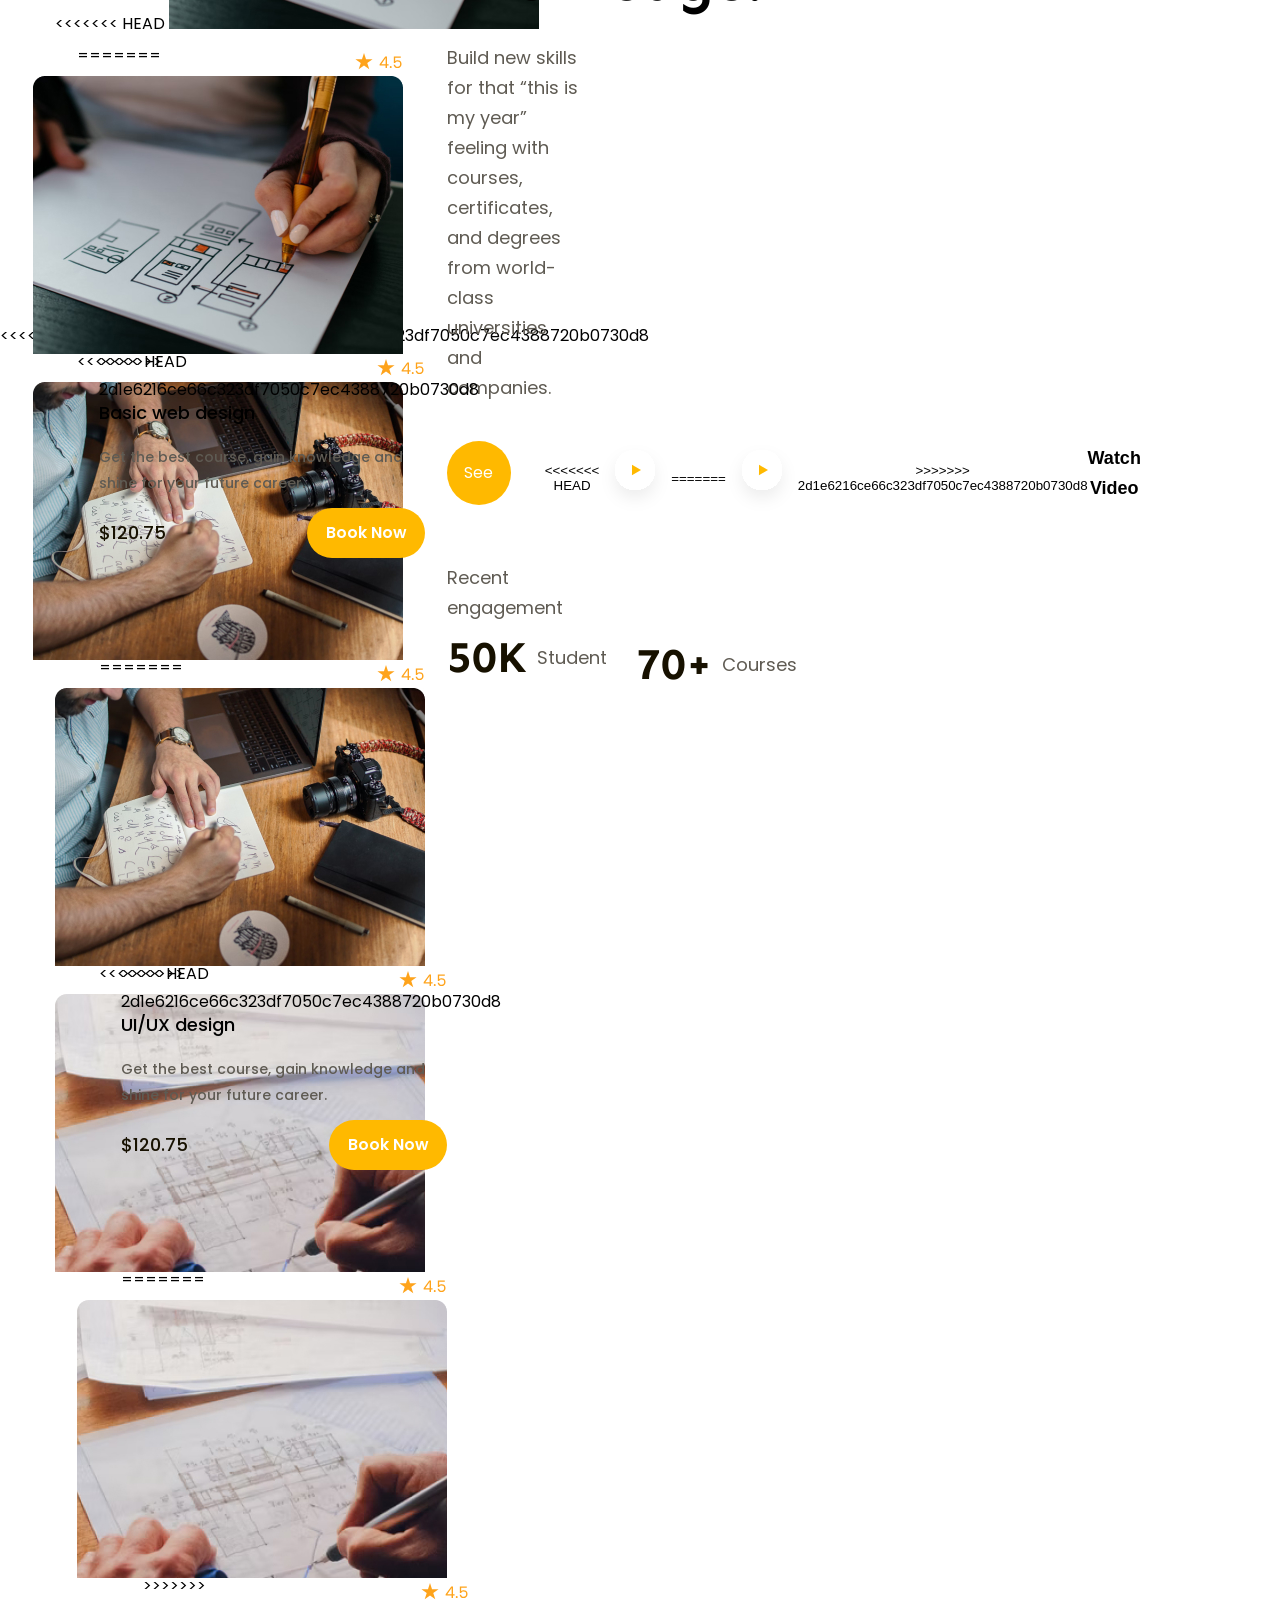
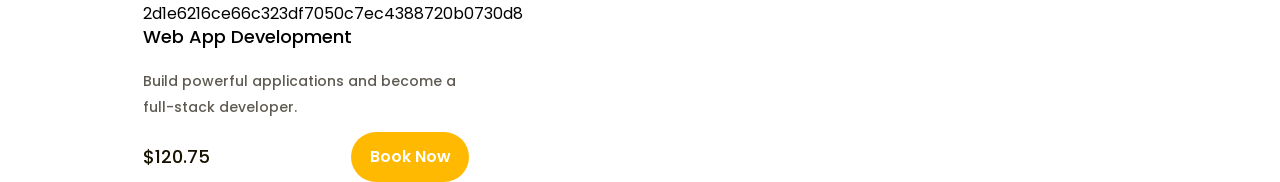
==== commit 351e1a50: "git push commit m-"update"" ====
--- a/index.html
+++ b/index.html
@@ -5,53 +5,233 @@
   <meta name="viewport" content="width=device-width, initial-scale=1.0" />
   <title>Learning Landing Page</title>
 
-<<<<<<< HEAD
-    <link rel="stylesheet" href="../css/reset.css">
-    <link rel="stylesheet" href="../css/style.css">
-=======
-    <link rel="stylesheet" href="./css/reset.css">
-    <link rel="stylesheet" href="./css/style.css">
->>>>>>> 263a7db08c3d922ccdfea62a169f98105f6a55db
-    <!-- google font -->
-    <link rel="preconnect" href="https://fonts.googleapis.com"> 
-    <link rel="preconnect" href="https://fonts.gstatic.com" crossorigin>
-    <link href="https://fonts.googleapis.com/css2?family=Poppins:ital,wght@0,100;0,200;0,300;0,400;0,500;0,600;0,700;0,800;0,900;1,100;1,200;1,300;1,400;1,500;1,600;1,700;1,800;1,900&display=swap" rel="stylesheet">
+  <!-- GG fonts -->
+  <link rel="preconnect" href="https://fonts.googleapis.com" />
+  <link rel="preconnect" href="https://fonts.gstatic.com" crossorigin />
+  <link href="https://fonts.googleapis.com/css2?family=Poppins:wght@100;300;400;500;600;700;900&family=Sen:wght@400;700;800&display=swap" rel="stylesheet"/>
+
+  <!-- Reset CSS -->
+<<<<<<< HEAD
+  <link rel="stylesheet" href="../css/reset.css" />
+  <!-- Custom -->
+  <link rel="stylesheet" href="../css/style.css" />
+=======
+  <link rel="stylesheet" href="./css/reset.css" />
+  <!-- Custom -->
+  <link rel="stylesheet" href="./css/style.css" />
+>>>>>>> 2d1e6216ce66c323df7050c7ec4388720b0730d8
 </head>
 <body>
-    <header class="header">
-        <div class="main-content">
-            <!-- Navigation : thanh dieu huong -->
-                
-                    <div class="body">
-                        <a href="#"><img src="./img/Logo.svg" alt="logo" class="logo"></a>
-                        <nav>
-            
-                            <ul>    
-                                <li ><a href="#" class="Home" >Home</a></li>
-                                <li><a href="#">Courses</a></li>
-                                <li><a href="#">Pricing</a></li>
-                                <li><a href="#">Reviews</a></li>
-                            </ul>
-                        </nav>
-                    <!-- Call to action button -->
-                        <a href="#" class="signup">Sign Up</a>
-                    </div>
-                
+
+<header class="header">
+  <div class="main-content">
+    <div class="body">
+      <!-- logo -->
+<<<<<<< HEAD
+      <a href="#"><img src="../img/Logo.svg" alt="Lesson" class="logo" /></a>
+=======
+      <a href="#"><img src="./img/Logo.svg" alt="Lesson" class="logo" /></a>
+>>>>>>> 2d1e6216ce66c323df7050c7ec4388720b0730d8
+
+      <!-- Navigation -->
+      <nav>
+        
+          <li><a class="active" href="#">Home</a></li>
+          <li><a href="#">Courses</a></li>
+          <li><a href="#">Pricing</a></li>
+          <li><a href="#">Reviews</a></li>
+        
+      </nav>
+
+      <!-- Sign up -->
+      <a href="#" class="btn btn-signup">Sign Up</a>
+    </div>
+  </div>
+</header>
+
+<!-- HERO -->
+<section class="hero">
+  <div class="main-content">
+    <div class="left-bx">
+<<<<<<< HEAD
+      <img src="../img/guy-lesson 1.png" alt="guy lesson" />
+
+      <div class="sumnary">
+        <div class="item">
+          <img class="icon" src="../img/UiDesign.svg" alt="UI UX" />
+=======
+      <img src="./img/guy-lesson 1.png" alt="guy lesson" />
+
+      <div class="sumnary">
+        <div class="item">
+          <img class="icon" src="./img/UiDesign.svg" alt="UI UX" />
+>>>>>>> 2d1e6216ce66c323df7050c7ec4388720b0730d8
+          <div class="course-content">
+            <span>20 Courses</span>
+            <span>UI/UX Design</span>
+          </div>
+        </div>
+
+        <div class="item">
+<<<<<<< HEAD
+          <img class="icon" src="../img/Development.svg" alt="Development" />
+=======
+          <img class="icon" src="./img/Development.svg" alt="Development" />
+>>>>>>> 2d1e6216ce66c323df7050c7ec4388720b0730d8
+          <div class="course-content">
+            <span>20 Courses</span>
+            <span>Development</span>
+          </div>
+        </div>
+
+        <div class="item">
+<<<<<<< HEAD
+          <img class="icon" src="../img/Marketing.svg" alt="Marketing" />
+=======
+          <img class="icon" src="./img/Marketing.svg" alt="Marketing" />
+>>>>>>> 2d1e6216ce66c323df7050c7ec4388720b0730d8
+          <div class="course-content">
+            <span>20 Courses</span>
+            <span>Marketing</span>
+          </div>
+        </div>
+      </div>
+    </div>
+
+    <div class="right-bx">
+      <h1>Learn without limits and spread knowledge.</h1>
+      <p class="desc">
+        Build new skills for that “this is my year” feeling with courses,
+        certificates, and degrees from world-class universities and companies.
+      </p>
+      <div class="call-to-action">
+        <a href="#" class="btn btn-see-courses">See Courses</a>
+        <button class="btn-watch-video">
+<<<<<<< HEAD
+          <img src="../img/Play_icon.svg" alt="Watch Video" />
+=======
+          <img src="./img/Play_icon.svg" alt="Watch Video" />
+>>>>>>> 2d1e6216ce66c323df7050c7ec4388720b0730d8
+          <span>Watch Video</span>
+        </button>
+      </div>
+
+      <div class="end">
+        <span class="recent-engagement">Recent engagement</span>
+        <div class="stats">
+          <div class="item">
+            <strong>50K</strong>
+            <span>Student</span>
+          </div>
+          <div class="item">
+            <strong>70+</strong>
+            <span>Courses</span>
+          </div>
+        </div>
+      </div>
+    </div>
+  </div>
+</section>
+
+<!-- SELECTION -->
+<section class="selection">
+  <div class="main-content">
+    <div class="description">
+      <p class="main">Our popular courses</p>
+      <p>Build new skills with new trendy courses and shine for the next future career.</p>
+    </div>
+<<<<<<< HEAD
+    <img src="../img/Icons.png" alt="next_icon" class="next_icon">
+=======
+    <img src="./img/Icons.png" alt="next_icon" class="next_icon">
+>>>>>>> 2d1e6216ce66c323df7050c7ec4388720b0730d8
+  </div>
+
+  <div class="main-content">
+    <div class="option">
+
+      <!-- Card 1 -->
+      <div class="option1">
+<<<<<<< HEAD
+        <img src="../img/basicweb.jpg" alt="" class="preview">
+        <div class="description">
+          <div class="context">
+            <img src="../img/Rating.svg" alt="Rating" class="Rating">
+=======
+        <img src="./img/basicweb.jpg" alt="" class="preview">
+        <div class="description">
+          <div class="context">
+            <img src="./img/Rating.svg" alt="Rating" class="Rating">
+>>>>>>> 2d1e6216ce66c323df7050c7ec4388720b0730d8
+            <p>Basic web design</p>
+            <p>Get the best course, gain knowledge and shine for your future career.</p>
+          </div>
+
+          <div class="cost">
+            <p>$120.75</p>
+            <a href="#" class="btn btn-book-now">Book Now</a>
+          </div>
+        </div>
+      </div>
+
+      <!-- Card 2 -->
+      <div class="option2">
+<<<<<<< HEAD
+          <img src="../img/UiUxdesign.jpg" alt="" class="preview">
+          <div class="description">
+            <div class="context">
+              <img src="../img/Rating.svg" alt="Rating">
+=======
+          <img src="./img/UiUxdesign.jpg" alt="" class="preview">
+          <div class="description">
+            <div class="context">
+              <img src="./img/Rating.svg" alt="Rating">
+>>>>>>> 2d1e6216ce66c323df7050c7ec4388720b0730d8
+              <p>UI/UX design</p>
+              <p>Get the best course, gain knowledge and shine for your future career.</p>
             </div>
-        <div class="absolute">
-            <img src="../img/guy-lesson 1.svg" alt="guy-lesson" class="guy-lesson" >
-       
+          
+          <div class="cost">
+              <p>$120.75</p>
+              <a href="#" class="btn btn-book-now">Book Now</a>
+            </div>
+        </div>
+      </div>
+      <!-- Card 3 -->
+      <div class="option3">
+<<<<<<< HEAD
+        <img src="../img/webapp.jpg" alt="" class="preview">
+        <div class="description">
+          <div class="context">
+            <img src="../img/Rating.svg" alt="Rating">
+=======
+        <img src="./img/webapp.jpg" alt="" class="preview">
+        <div class="description">
+          <div class="context">
+            <img src="./img/Rating.svg" alt="Rating">
+>>>>>>> 2d1e6216ce66c323df7050c7ec4388720b0730d8
+            <p>Web App Development</p>
+            <p>Build powerful applications and become a full-stack developer.</p>
+          </div>
         
-            <div class="relative"><img src="../img/Card.svg" alt="card" ></div>
-         </div>
-    </header>
-    
-       
-    
+        <div class="cost">
+              <p>$120.75</p>
+              <a href="#" class="btn btn-book-now">Book Now</a>
+            </div>
+      </div>
+
+    </div>
+  </div>
+</section>
+
 </body>
 </html>
-
-
-
-
->>>>>>> 263a7db08c3d922ccdfea62a169f98105f6a55db
+<<<<<<< HEAD
+=======
+
+
+
+
+
+
+>>>>>>> 2d1e6216ce66c323df7050c7ec4388720b0730d8
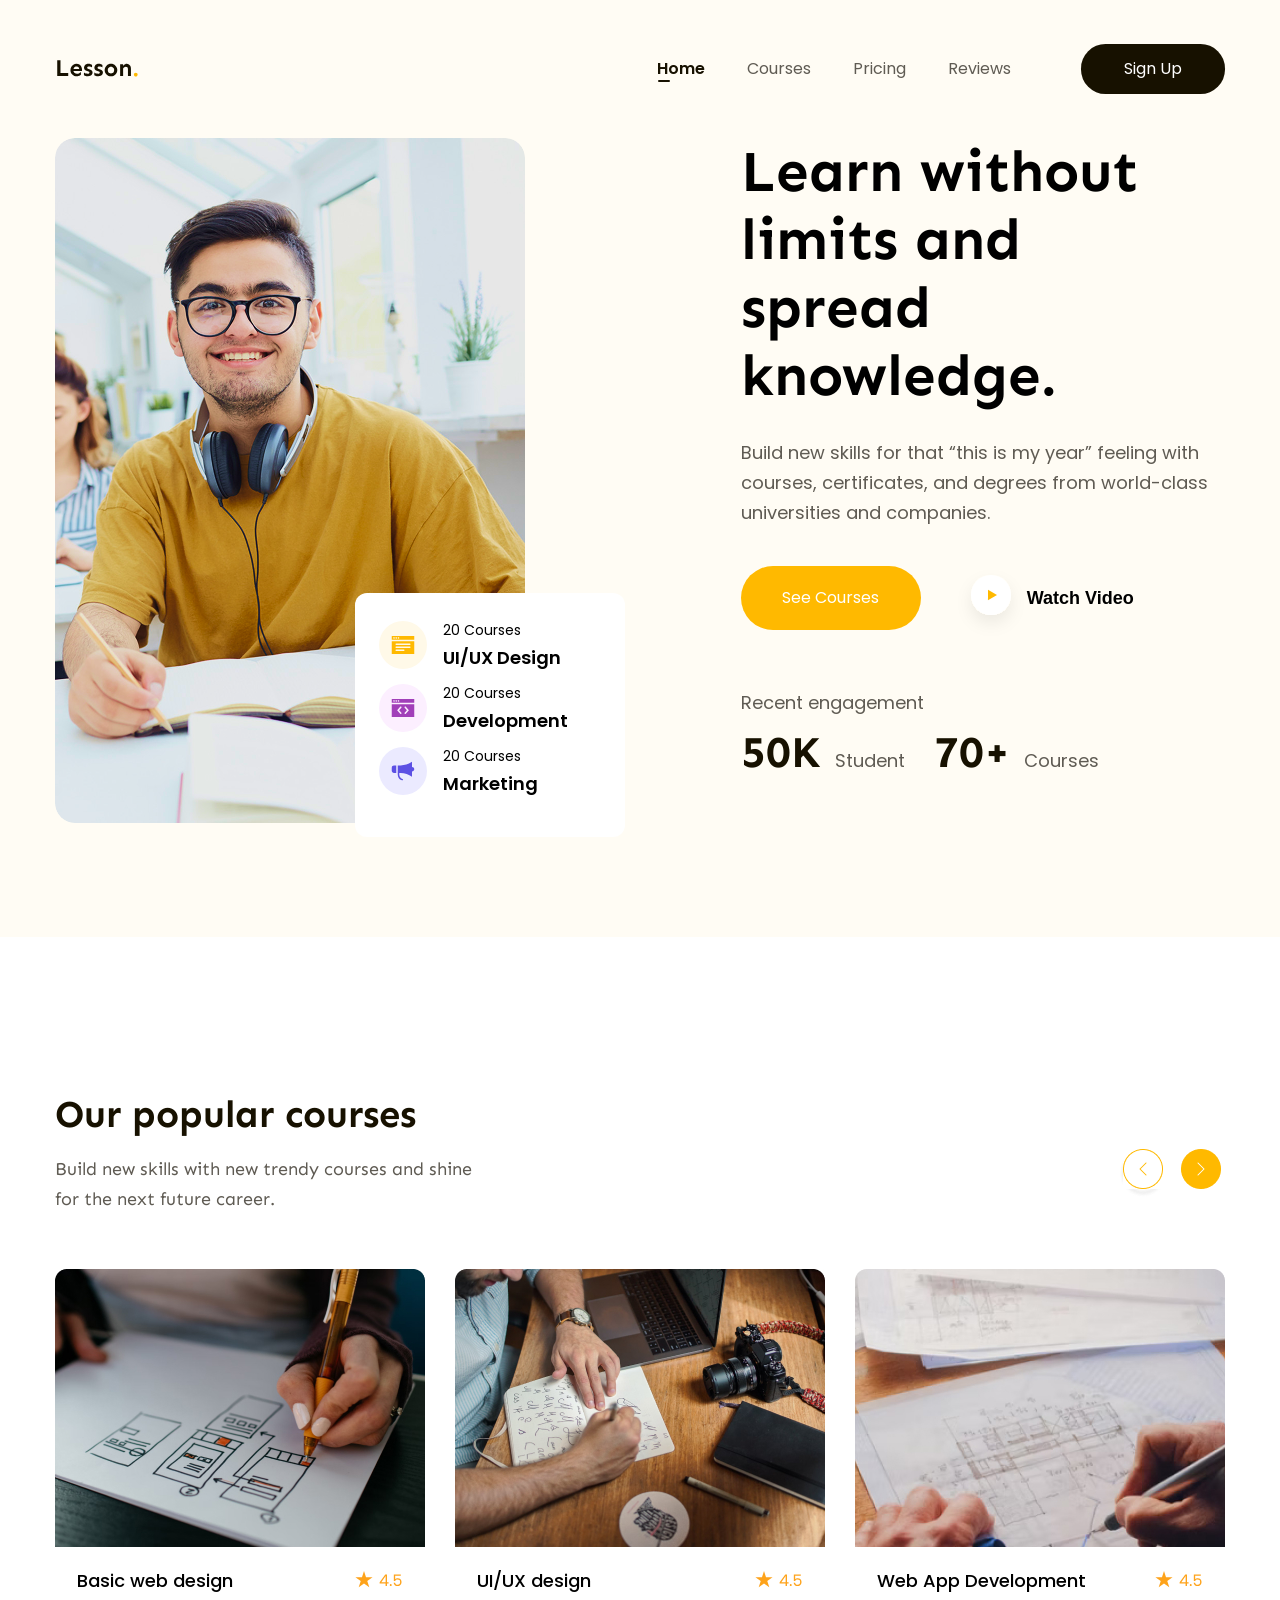
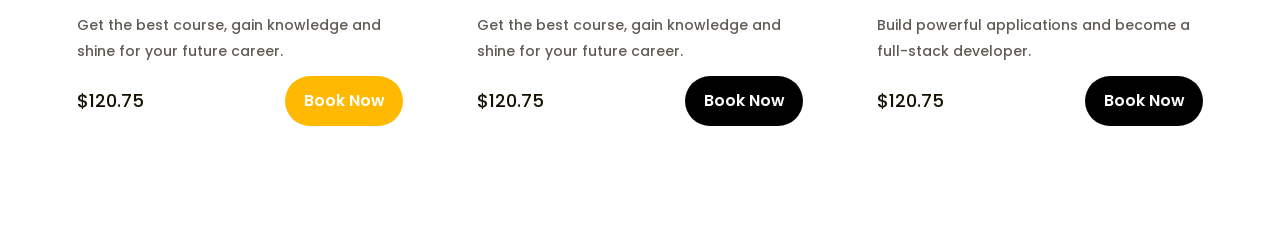
==== commit e1b403fd: "git push git commit m-"update"" ====
--- a/index.html
+++ b/index.html
@@ -11,15 +11,9 @@
   <link href="https://fonts.googleapis.com/css2?family=Poppins:wght@100;300;400;500;600;700;900&family=Sen:wght@400;700;800&display=swap" rel="stylesheet"/>
 
   <!-- Reset CSS -->
-<<<<<<< HEAD
-  <link rel="stylesheet" href="../css/reset.css" />
-  <!-- Custom -->
-  <link rel="stylesheet" href="../css/style.css" />
-=======
   <link rel="stylesheet" href="./css/reset.css" />
   <!-- Custom -->
   <link rel="stylesheet" href="./css/style.css" />
->>>>>>> 2d1e6216ce66c323df7050c7ec4388720b0730d8
 </head>
 <body>
 
@@ -27,11 +21,7 @@
   <div class="main-content">
     <div class="body">
       <!-- logo -->
-<<<<<<< HEAD
-      <a href="#"><img src="../img/Logo.svg" alt="Lesson" class="logo" /></a>
-=======
       <a href="#"><img src="./img/Logo.svg" alt="Lesson" class="logo" /></a>
->>>>>>> 2d1e6216ce66c323df7050c7ec4388720b0730d8
 
       <!-- Navigation -->
       <nav>
@@ -53,19 +43,11 @@
 <section class="hero">
   <div class="main-content">
     <div class="left-bx">
-<<<<<<< HEAD
-      <img src="../img/guy-lesson 1.png" alt="guy lesson" />
-
-      <div class="sumnary">
-        <div class="item">
-          <img class="icon" src="../img/UiDesign.svg" alt="UI UX" />
-=======
       <img src="./img/guy-lesson 1.png" alt="guy lesson" />
 
       <div class="sumnary">
         <div class="item">
           <img class="icon" src="./img/UiDesign.svg" alt="UI UX" />
->>>>>>> 2d1e6216ce66c323df7050c7ec4388720b0730d8
           <div class="course-content">
             <span>20 Courses</span>
             <span>UI/UX Design</span>
@@ -73,11 +55,7 @@
         </div>
 
         <div class="item">
-<<<<<<< HEAD
-          <img class="icon" src="../img/Development.svg" alt="Development" />
-=======
           <img class="icon" src="./img/Development.svg" alt="Development" />
->>>>>>> 2d1e6216ce66c323df7050c7ec4388720b0730d8
           <div class="course-content">
             <span>20 Courses</span>
             <span>Development</span>
@@ -85,11 +63,7 @@
         </div>
 
         <div class="item">
-<<<<<<< HEAD
-          <img class="icon" src="../img/Marketing.svg" alt="Marketing" />
-=======
           <img class="icon" src="./img/Marketing.svg" alt="Marketing" />
->>>>>>> 2d1e6216ce66c323df7050c7ec4388720b0730d8
           <div class="course-content">
             <span>20 Courses</span>
             <span>Marketing</span>
@@ -107,11 +81,7 @@
       <div class="call-to-action">
         <a href="#" class="btn btn-see-courses">See Courses</a>
         <button class="btn-watch-video">
-<<<<<<< HEAD
-          <img src="../img/Play_icon.svg" alt="Watch Video" />
-=======
           <img src="./img/Play_icon.svg" alt="Watch Video" />
->>>>>>> 2d1e6216ce66c323df7050c7ec4388720b0730d8
           <span>Watch Video</span>
         </button>
       </div>
@@ -140,11 +110,7 @@
       <p class="main">Our popular courses</p>
       <p>Build new skills with new trendy courses and shine for the next future career.</p>
     </div>
-<<<<<<< HEAD
-    <img src="../img/Icons.png" alt="next_icon" class="next_icon">
-=======
     <img src="./img/Icons.png" alt="next_icon" class="next_icon">
->>>>>>> 2d1e6216ce66c323df7050c7ec4388720b0730d8
   </div>
 
   <div class="main-content">
@@ -152,17 +118,10 @@
 
       <!-- Card 1 -->
       <div class="option1">
-<<<<<<< HEAD
-        <img src="../img/basicweb.jpg" alt="" class="preview">
-        <div class="description">
-          <div class="context">
-            <img src="../img/Rating.svg" alt="Rating" class="Rating">
-=======
         <img src="./img/basicweb.jpg" alt="" class="preview">
         <div class="description">
           <div class="context">
             <img src="./img/Rating.svg" alt="Rating" class="Rating">
->>>>>>> 2d1e6216ce66c323df7050c7ec4388720b0730d8
             <p>Basic web design</p>
             <p>Get the best course, gain knowledge and shine for your future career.</p>
           </div>
@@ -176,17 +135,10 @@
 
       <!-- Card 2 -->
       <div class="option2">
-<<<<<<< HEAD
-          <img src="../img/UiUxdesign.jpg" alt="" class="preview">
-          <div class="description">
-            <div class="context">
-              <img src="../img/Rating.svg" alt="Rating">
-=======
           <img src="./img/UiUxdesign.jpg" alt="" class="preview">
           <div class="description">
             <div class="context">
               <img src="./img/Rating.svg" alt="Rating">
->>>>>>> 2d1e6216ce66c323df7050c7ec4388720b0730d8
               <p>UI/UX design</p>
               <p>Get the best course, gain knowledge and shine for your future career.</p>
             </div>
@@ -199,17 +151,10 @@
       </div>
       <!-- Card 3 -->
       <div class="option3">
-<<<<<<< HEAD
-        <img src="../img/webapp.jpg" alt="" class="preview">
-        <div class="description">
-          <div class="context">
-            <img src="../img/Rating.svg" alt="Rating">
-=======
         <img src="./img/webapp.jpg" alt="" class="preview">
         <div class="description">
           <div class="context">
             <img src="./img/Rating.svg" alt="Rating">
->>>>>>> 2d1e6216ce66c323df7050c7ec4388720b0730d8
             <p>Web App Development</p>
             <p>Build powerful applications and become a full-stack developer.</p>
           </div>
@@ -226,12 +171,9 @@
 
 </body>
 </html>
-<<<<<<< HEAD
-=======
 
 
 
 
 
 
->>>>>>> 2d1e6216ce66c323df7050c7ec4388720b0730d8
--- a/css/style.css
+++ b/css/style.css
@@ -1,4 +1,3 @@
-<<<<<<< HEAD
 * {
   box-sizing: border-box;
 }
@@ -358,7 +357,9 @@
   font-weight: 500;
 }
 
-.main-content .option .option1 .cost a {
+.main-content .option .option1 .cost a,
+.main-content .option .option2 .cost a,
+.main-content .option .option3 .cost a {
   width: 118px;
   height: 50px;
   background-color: #ffb900;
@@ -374,9 +375,8 @@
   color: white;
   text-decoration: none;
 }
-
 .main-content .option .option2 .cost a,
-.main-content .option .option3 .cost a{
+.main-content .option .option3 .cost a {
   width: 118px;
   height: 50px;
   background-color: #000000;
@@ -399,389 +399,3 @@
 .main-content .option .option3 .description img {
   float: right;
 }
-=======
-* {
-  box-sizing: border-box;
-}
-
-:root {
-  --primary-text-color: #171100;
-  --background-color: #fffcf4;
-  --white-color: #fff;
-  --font-body: Sen, sans-serif;
-  --second-text-color: #5f5b53;
-  --font-heading: Poppins, sans-serif;
-}
-
-/* Đổi đơn vị px sang rem */
-html {
-  font-size: 62.5%;
-}
-body {
-  font-size: 1.6rem;
-  font-family: var(--font-heading);
-}
-
-/* Common CSS */
-a {
-  text-decoration: none;
-}
-
-li {
-  list-style: none;
-}
-
-.btn {
-  width: 144px;
-  line-height: 50px;
-  background: var(--primary-text-color);
-  color: var(--white-color);
-  border-radius: 24.5px;
-  text-align: center;
-}
-
-/* Header section */
-.header {
-  background-color: var(--background-color);
-  padding-top: 44px;
-  padding-bottom: 44px;
-}
-
-.main-content {
-  width: 1170px;
-  margin-left: auto;
-  margin-right: auto;
-  max-width: calc(100% - 16px);
-}
-
-.header .body {
-  display: flex;
-  align-items: center;
-}
-
-.header nav {
-  display: flex;
-  margin-left: auto;
-}
-
-.header nav a {
-  font-size: 1.6rem;
-  line-height: 28px;
-  color: #5f5b53;
-  padding-left: 21px;
-  padding-right: 21px;
-}
-
-.header nav a:hover {
-  text-shadow: 1px 0 0 currentColor;
-  color: var(--primary-text-color);
-}
-
-.header nav a.active {
-  font-weight: 600;
-  color: var(--primary-text-color);
-  position: relative;
-}
-
-.header nav a.active:after {
-  content: "";
-  width: 12px;
-  height: 2px;
-  border-radius: 1px;
-  background: var(--primary-text-color);
-  display: block;
-  position: absolute;
-  top: 23px;
-  left: 22px;
-}
-
-.header .body .btn-signup {
-  margin-left: 49px;
-}
-
-.header .body .btn-signup:hover {
-  box-shadow: 0 0 12px rgba(255, 255, 255, 0.8),
-    0 0 24px rgba(255, 255, 255, 0.6);
-  transform: scale(1.05);
-  transition: 0.25s ease;
-}
-
-/* Hero section */
-.hero {
-  background-color: var(--background-color);
-}
-
-.hero .main-content {
-  display: flex;
-}
-
-.hero .left-bx {
-  width: 48.7%;
-  position: relative;
-}
-
-.hero .left-bx > img {
-  width: 470px;
-  height: 685px;
-  border-radius: 20px;
-  margin-bottom: 111px;
-}
-
-.hero .left-bx .sumnary {
-  width: 270px;
-  height: 244px;
-  background-color: #fff;
-  border-radius: 12px;
-  padding: 24px;
-  position: absolute;
-  right: 0;
-  bottom: 100px;
-}
-
-.hero .left-bx .item {
-  display: flex;
-  margin: 7px 0;
-  align-items: center;
-}
-
-.hero .left-bx .item:first-child {
-  margin-top: 0;
-}
-
-.hero .left-bx .item:last-child {
-  margin-bottom: 0;
-}
-
-.hero .left-bx span {
-  display: block;
-}
-
-.hero .left-bx .icon {
-  margin-right: 16px;
-  width: 48px;
-  height: 48px;
-}
-
-.hero .left-bx .course-content span:first-child {
-  font-size: 1.4rem;
-  line-height: 26px;
-}
-
-.hero .left-bx .course-content span:last-child {
-  font-weight: 600;
-  font-size: 1.8rem;
-  line-height: 30px;
-}
-
-.hero .right-bx {
-  width: 51.3%;
-  padding-left: 116px;
-}
-
-.hero .right-bx h1 {
-  font-family: var(--font-body);
-  font-size: 5.8rem;
-  font-weight: 700;
-  width: 470px;
-  letter-spacing: -2%;
-  line-height: 68px;
-}
-
-.hero .right-bx .desc {
-  font-size: 1.8rem;
-  line-height: 30px;
-  color: var(--second-text-color);
-  margin-top: 28px;
-  margin-bottom: 38px;
-}
-
-.hero .right-bx .call-to-action {
-  display: flex;
-}
-
-.hero .right-bx .btn-see-courses {
-  width: 180px;
-  background-color: #ffb900;
-  line-height: 64px;
-  height: 64px;
-  border-radius: 32px;
-}
-
-.hero .right-bx .btn-watch-video {
-  background: none;
-  border: none;
-  align-items: center;
-  margin-left: 28px;
-  display: flex;
-}
-.hero .right-bx .btn-watch-video span {
-  font-size: 1.8rem;
-  line-height: 30px;
-  font-weight: 600;
-  margin-top: -10px;
-}
-
-.hero .right-bx .end {
-  margin-top: 48px;
-}
-
-.hero .right-bx .recent-engagement {
-  font-size: 1.8rem;
-  color: var(--second-text-color);
-  line-height: 30px;
-}
-.hero .right-bx .stats {
-  display: flex;
-  margin-top: 8px;
-}
-
-.right-bx .stats .item {
-  margin-right: 29px;
-}
-
-.right-bx .stats strong {
-  font-family: var(--font-body);
-  color: var(--primary-text-color);
-  font-size: 4.4rem;
-  line-height: 54px;
-  font-weight: bold;
-}
-
-.right-bx .stats span {
-  font-size: 1.8rem;
-  color: var(--second-text-color);
-  line-height: 30px;
-  margin-left: 10px;
-}
-
-.selection
-{
-  margin-bottom: 111px;
-}
-
-/* selection */
-.selection div .description .main  {
-  margin-top: 153px;
-  font-weight: bold;
-  font-family: var(--font-body);
-  font-size: 3.8rem;
-  line-height: 48px;
-  letter-spacing: -2%;
-  color: var(--primary-text-color);
-}
-
-.selection div .description p:last-child {
-  font-family: var(--font-body);
-  font-size: 1.8rem;
-  line-height: 30px;
-  width: 438px;
-  color: var(--second-text-color);
-  margin-top: 16px;
-}
-
-.selection .main-content {
-  align-items: center;
-  display: flex;
-}
-
-.selection .main-content .next_icon {
-  margin-left: auto;
-  margin-top: 195px;
-}
-
-/* option */
-.main-content .option {
-  display: flex;
-}
-
-/* Gom chung option1,2,3 trùng lặp */
-.main-content .option .option1,
-.main-content .option .option2,
-.main-content .option .option3 {
-  width: 100%;
-  height: 466px;
-  margin-top: 55px;
-  margin-right: 30px;
-  object-fit: cover;
-  border-radius: 20px 20px 0 0;
-  
-}
-.main-content .option .option1:hover,
-.main-content .option .option2:hover,
-.main-content .option .option3:hover{
-  box-shadow: 0 0 12px rgba(255, 255, 255, 0.8),
-    0 0 24px rgba(255, 255, 255, 0.6);
-  transform: scale(1.05);
-  transition: 0.25s ease;}
-
-.main-content .option .option1 .description,
-.main-content .option .option2 .description,
-.main-content .option .option3 .description {
-  margin: 16px 22px 22px 22px;
-  position: relative;
-  width: 326px;
-  height: 150px;
-}
-
-.main-content .option .option1 .description .context > p,
-.main-content .option .option2 .description .context > p,
-.main-content .option .option3 .description .context > p {
-  font-size: 1.8rem;
-  font-family: var(--font-heading);
-  font-weight: 500;
-  line-height: 30px;
-}
-
-.main-content .option .option1 .description .context p:last-child,
-.main-content .option .option2 .description .context p:last-child,
-.main-content .option .option3 .description .context p:last-child {
-  font-family: var(--font-heading);
-  font-size: 1.4rem;
-  line-height: 26px;
-  color: var(--second-text-color);
-  width: 326px;
-}
-
-.main-content .option .option1 .cost,
-.main-content .option .option2 .cost,
-.main-content .option .option3 .cost {
-  display: flex;
-}
-
-.main-content .option .option1 .cost p,
-.main-content .option .option2 .cost p,
-.main-content .option .option3 .cost p {
-  font-family: var(--font-heading);
-  font-size: 1.8rem;
-  line-height: 30px;
-  color: var(--primary-text-color);
-  margin-top: 22px;
-  font-weight: 500;
-}
-
-.main-content .option .option1 .cost a,
-.main-content .option .option2 .cost a,
-.main-content .option .option3 .cost a {
-  width: 118px;
-  height: 50px;
-  background-color: #ffb900;
-  border-radius: 25px;
-  display: flex;
-  justify-content: center;
-  align-items: center;
-  margin-top: 12px;
-  margin-left: 141px;
-  text-align: center;
-  font-size: 1.6rem;
-  font-weight: 600;
-  color: white;
-  text-decoration: none;
-}
-
-/* giữ float cho img */
-.main-content .option .option1 .description img,
-.main-content .option .option2 .description img,
-.main-content .option .option3 .description img {
-  float: right;
-}
->>>>>>> 2d1e6216ce66c323df7050c7ec4388720b0730d8
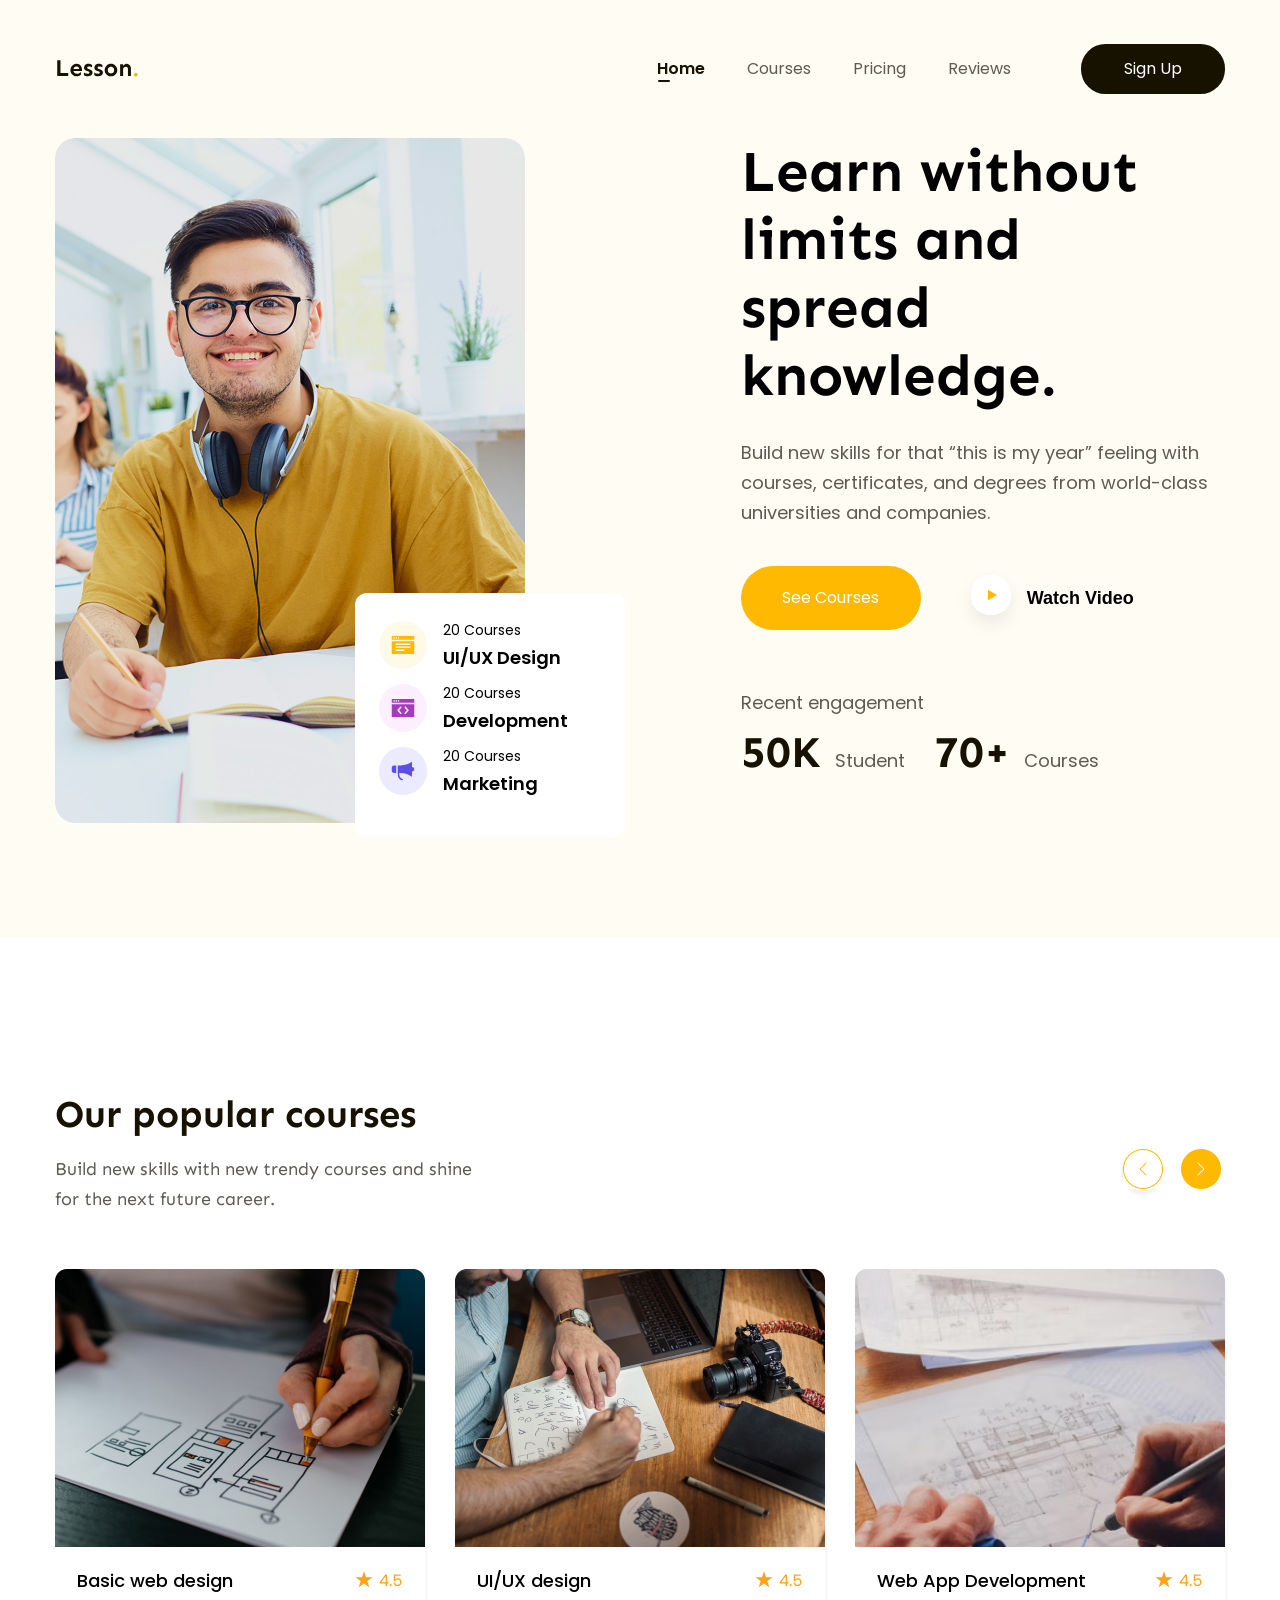
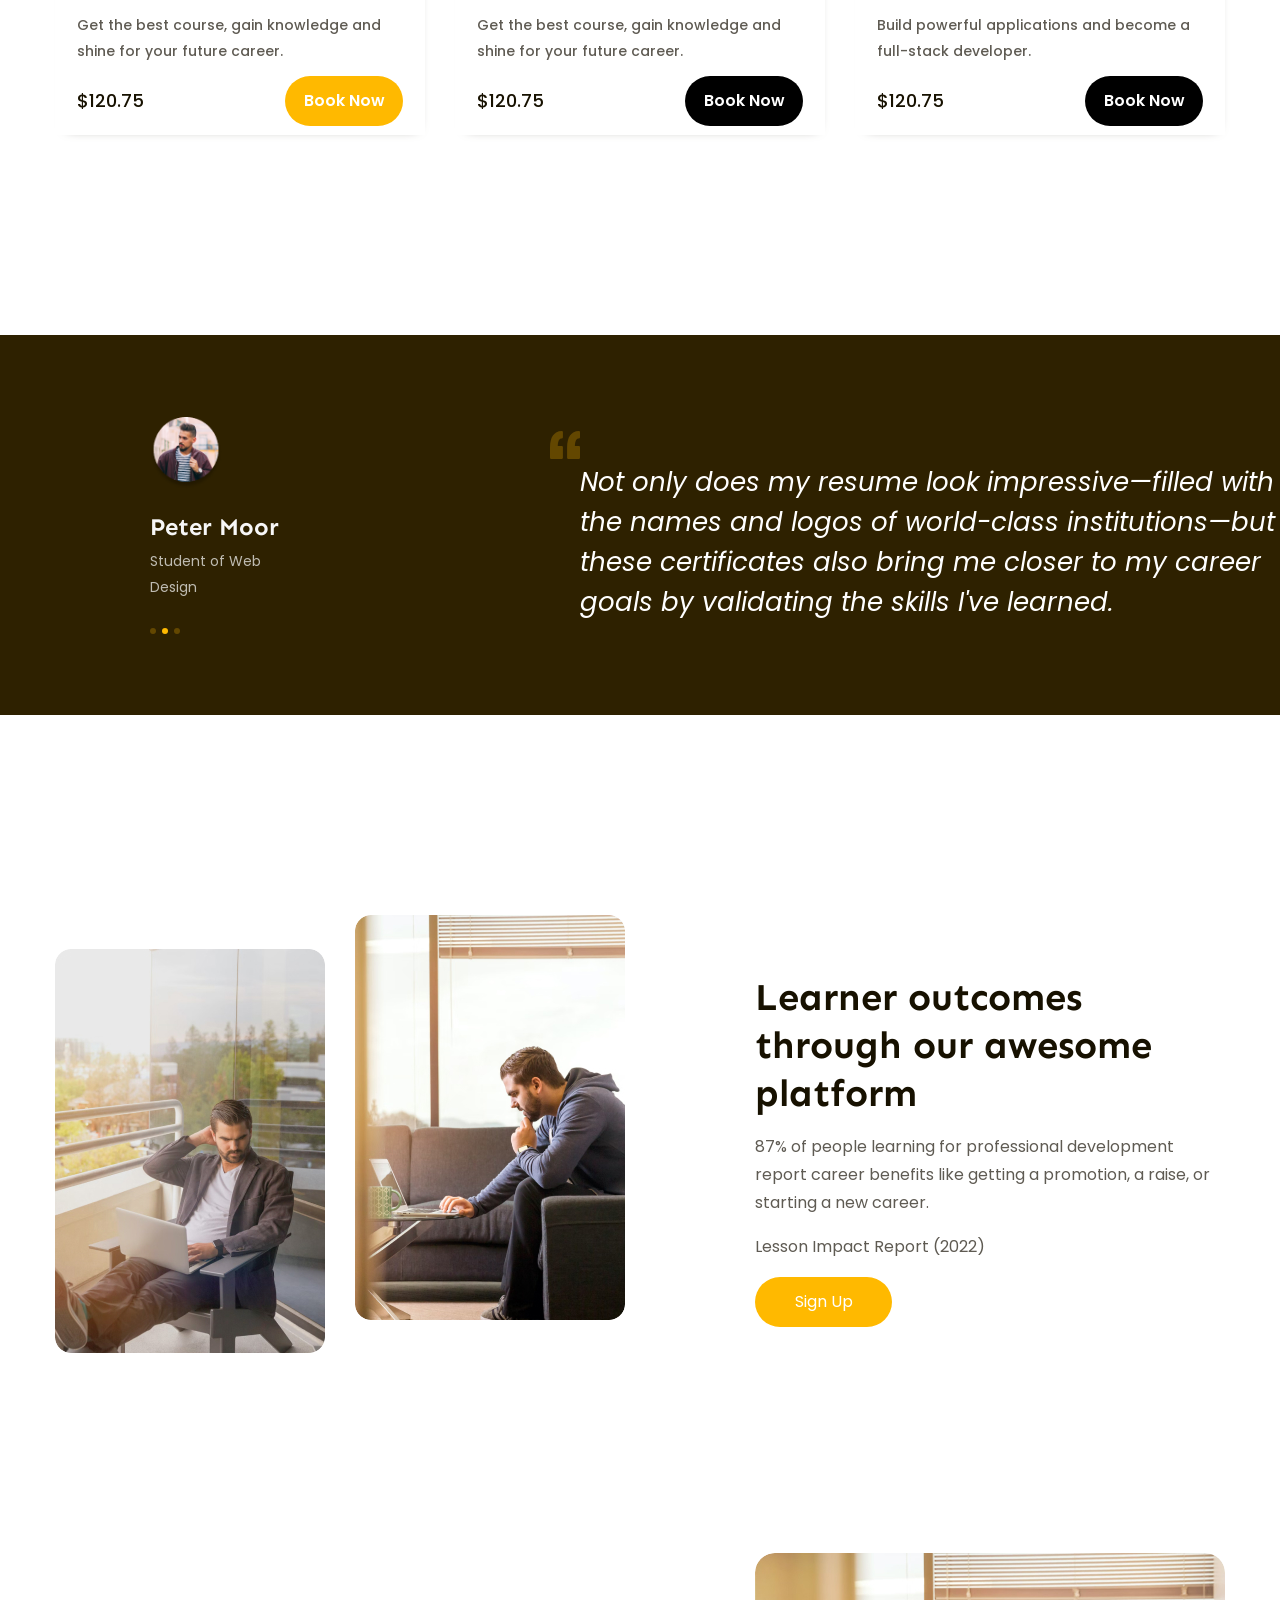
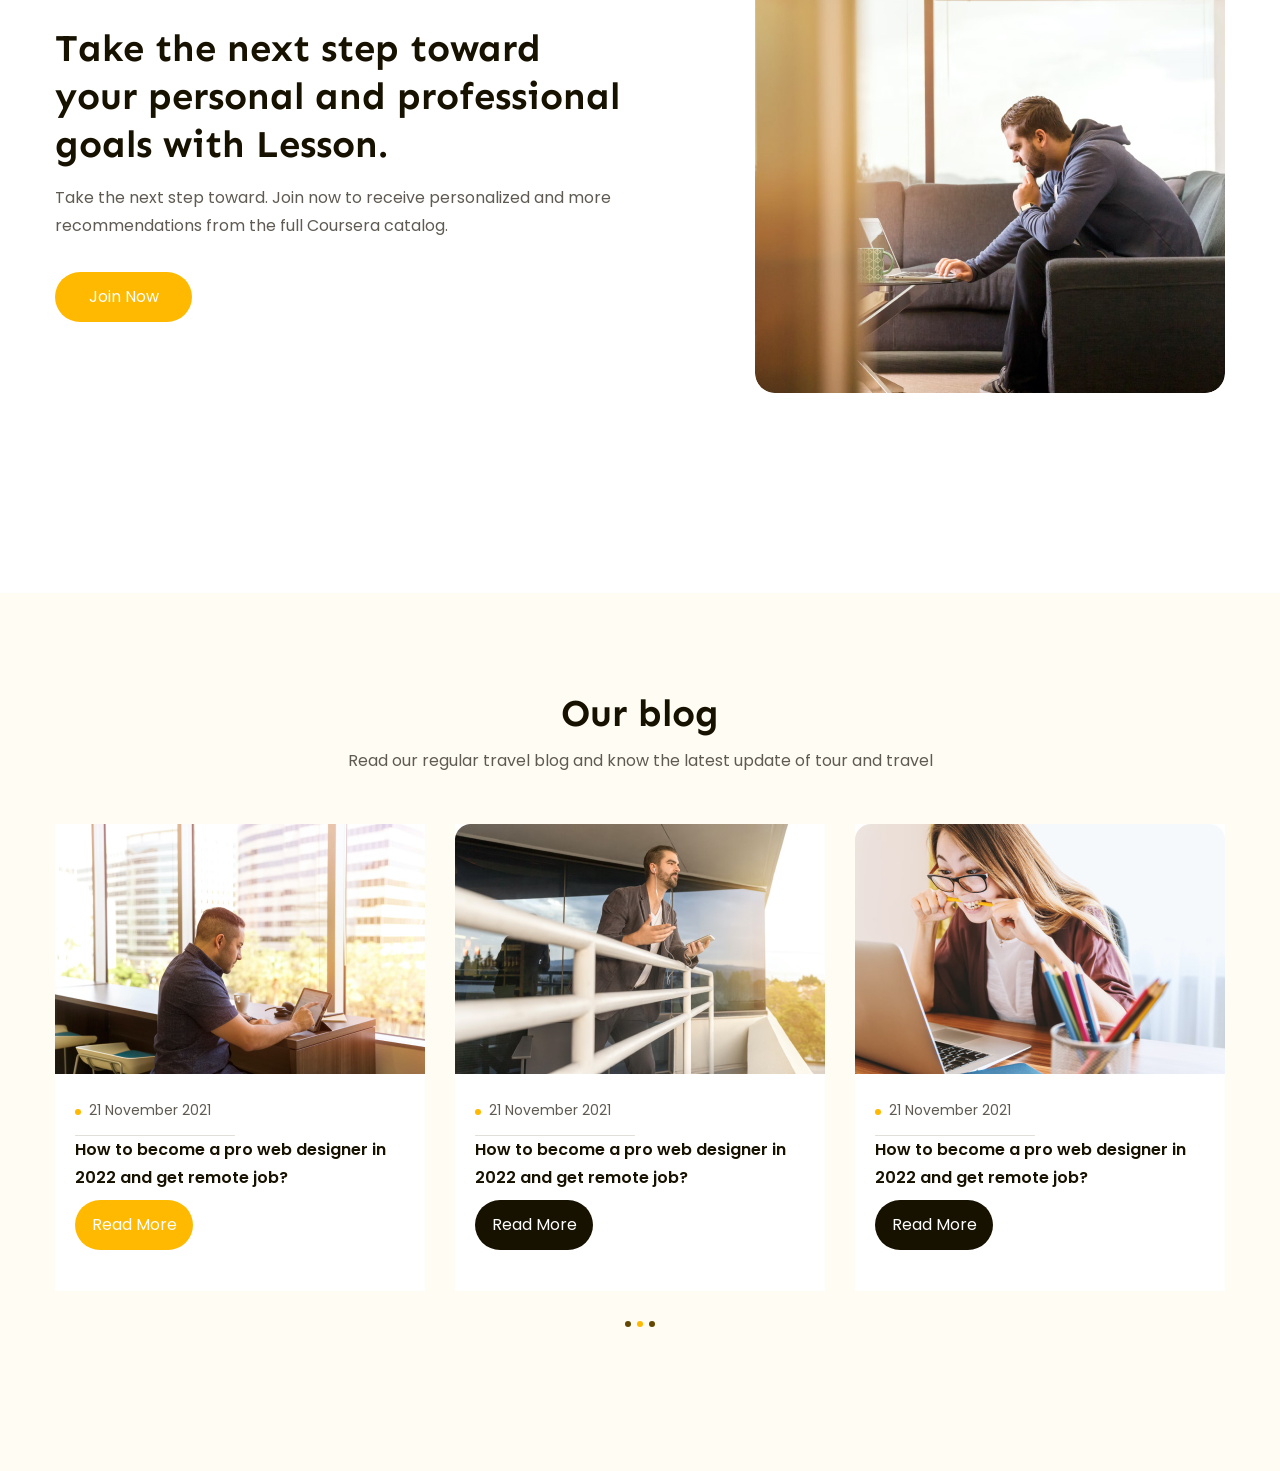
==== commit c1fc0cba: "git push git commit m-"updated"" ====
--- a/index.html
+++ b/index.html
@@ -8,133 +8,137 @@
   <!-- GG fonts -->
   <link rel="preconnect" href="https://fonts.googleapis.com" />
   <link rel="preconnect" href="https://fonts.gstatic.com" crossorigin />
-  <link href="https://fonts.googleapis.com/css2?family=Poppins:wght@100;300;400;500;600;700;900&family=Sen:wght@400;700;800&display=swap" rel="stylesheet"/>
+  <link 
+    href="https://fonts.googleapis.com/css2?family=Poppins:wght@100;300;400;500;600;700;900&family=Sen:wght@400;700;800&display=swap" 
+    rel="stylesheet"
+  />
 
   <!-- Reset CSS -->
   <link rel="stylesheet" href="./css/reset.css" />
+
   <!-- Custom -->
   <link rel="stylesheet" href="./css/style.css" />
 </head>
 <body>
 
-<header class="header">
-  <div class="main-content">
-    <div class="body">
-      <!-- logo -->
-      <a href="#"><img src="./img/Logo.svg" alt="Lesson" class="logo" /></a>
-
-      <!-- Navigation -->
-      <nav>
-        
+  <!-- HEADER -->
+  <header class="header">
+    <div class="main-content">
+      <div class="body">
+        <!-- logo -->
+        <a href="#"><img src="./img/Logo.svg" alt="Lesson" class="logo" /></a>
+
+        <!-- Navigation (giữ nguyên như yêu cầu)-->
+        <nav>
           <li><a class="active" href="#">Home</a></li>
           <li><a href="#">Courses</a></li>
           <li><a href="#">Pricing</a></li>
           <li><a href="#">Reviews</a></li>
-        
-      </nav>
-
-      <!-- Sign up -->
-      <a href="#" class="btn btn-signup">Sign Up</a>
-    </div>
-  </div>
-</header>
-
-<!-- HERO -->
-<section class="hero">
-  <div class="main-content">
-    <div class="left-bx">
-      <img src="./img/guy-lesson 1.png" alt="guy lesson" />
-
-      <div class="sumnary">
-        <div class="item">
-          <img class="icon" src="./img/UiDesign.svg" alt="UI UX" />
-          <div class="course-content">
-            <span>20 Courses</span>
-            <span>UI/UX Design</span>
-          </div>
-        </div>
-
-        <div class="item">
-          <img class="icon" src="./img/Development.svg" alt="Development" />
-          <div class="course-content">
-            <span>20 Courses</span>
-            <span>Development</span>
-          </div>
-        </div>
-
-        <div class="item">
-          <img class="icon" src="./img/Marketing.svg" alt="Marketing" />
-          <div class="course-content">
-            <span>20 Courses</span>
-            <span>Marketing</span>
-          </div>
-        </div>
-      </div>
-    </div>
-
-    <div class="right-bx">
-      <h1>Learn without limits and spread knowledge.</h1>
-      <p class="desc">
-        Build new skills for that “this is my year” feeling with courses,
-        certificates, and degrees from world-class universities and companies.
-      </p>
-      <div class="call-to-action">
-        <a href="#" class="btn btn-see-courses">See Courses</a>
-        <button class="btn-watch-video">
-          <img src="./img/Play_icon.svg" alt="Watch Video" />
-          <span>Watch Video</span>
-        </button>
-      </div>
-
-      <div class="end">
-        <span class="recent-engagement">Recent engagement</span>
-        <div class="stats">
+        </nav>
+
+        <!-- Sign up -->
+        <a href="#" class="btn btn-signup">Sign Up</a>
+      </div>
+    </div>
+  </header>
+
+  <!-- HERO -->
+  <section class="hero">
+    <div class="main-content">
+      <div class="left-bx">
+        <img src="./img/guy-lesson 1.png" alt="guy lesson" />
+
+        <div class="sumnary">
           <div class="item">
-            <strong>50K</strong>
-            <span>Student</span>
-          </div>
+            <img class="icon" src="./img/UiDesign.svg" alt="UI UX" />
+            <div class="course-content">
+              <span>20 Courses</span>
+              <span>UI/UX Design</span>
+            </div>
+          </div>
+
           <div class="item">
-            <strong>70+</strong>
-            <span>Courses</span>
-          </div>
-        </div>
-      </div>
-    </div>
-  </div>
-</section>
-
-<!-- SELECTION -->
-<section class="selection">
-  <div class="main-content">
-    <div class="description">
-      <p class="main">Our popular courses</p>
-      <p>Build new skills with new trendy courses and shine for the next future career.</p>
-    </div>
-    <img src="./img/Icons.png" alt="next_icon" class="next_icon">
-  </div>
-
-  <div class="main-content">
-    <div class="option">
-
-      <!-- Card 1 -->
-      <div class="option1">
-        <img src="./img/basicweb.jpg" alt="" class="preview">
-        <div class="description">
-          <div class="context">
-            <img src="./img/Rating.svg" alt="Rating" class="Rating">
-            <p>Basic web design</p>
-            <p>Get the best course, gain knowledge and shine for your future career.</p>
-          </div>
-
-          <div class="cost">
-            <p>$120.75</p>
-            <a href="#" class="btn btn-book-now">Book Now</a>
-          </div>
-        </div>
-      </div>
-
-      <!-- Card 2 -->
-      <div class="option2">
+            <img class="icon" src="./img/Development.svg" alt="Development" />
+            <div class="course-content">
+              <span>20 Courses</span>
+              <span>Development</span>
+            </div>
+          </div>
+
+          <div class="item">
+            <img class="icon" src="./img/Marketing.svg" alt="Marketing" />
+            <div class="course-content">
+              <span>20 Courses</span>
+              <span>Marketing</span>
+            </div>
+          </div>
+        </div>
+      </div>
+
+      <div class="right-bx">
+        <h1>Learn without limits and spread knowledge.</h1>
+        <p class="desc">
+          Build new skills for that “this is my year” feeling with courses,
+          certificates, and degrees from world-class universities and companies.
+        </p>
+
+        <div class="call-to-action">
+          <a href="#" class="btn btn-see-courses">See Courses</a>
+          <button class="btn-watch-video">
+            <img src="./img/Play_icon.svg" alt="Watch Video" />
+            <span>Watch Video</span>
+          </button>
+        </div>
+
+        <div class="end">
+          <span class="recent-engagement">Recent engagement</span>
+          <div class="stats">
+            <div class="item">
+              <strong>50K</strong>
+              <span>Student</span>
+            </div>
+            <div class="item">
+              <strong>70+</strong>
+              <span>Courses</span>
+            </div>
+          </div>
+        </div>
+      </div>
+    </div>
+  </section>
+
+  <!-- SELECTION -->
+  <section class="selection">
+    <div class="main-content">
+      <div class="description">
+        <p class="main">Our popular courses</p>
+        <p>Build new skills with new trendy courses and shine for the next future career.</p>
+      </div>
+      <img src="./img/Icons.png" alt="next_icon" class="next_icon">
+    </div>
+
+    <div class="main-content">
+      <div class="option">
+
+        <!-- Card 1 -->
+        <div class="option1">
+          <img src="./img/basicweb.jpg" alt="" class="preview">
+          <div class="description">
+            <div class="context">
+              <img src="./img/Rating.svg" alt="Rating" class="Rating">
+              <p>Basic web design</p>
+              <p>Get the best course, gain knowledge and shine for your future career.</p>
+            </div>
+
+            <div class="cost">
+              <p>$120.75</p>
+              <a href="#" class="btn btn-book-now">Book Now</a>
+            </div>
+          </div>
+        </div>
+
+        <!-- Card 2 -->
+        <div class="option2">
           <img src="./img/UiUxdesign.jpg" alt="" class="preview">
           <div class="description">
             <div class="context">
@@ -142,38 +146,147 @@
               <p>UI/UX design</p>
               <p>Get the best course, gain knowledge and shine for your future career.</p>
             </div>
-          
-          <div class="cost">
+
+            <div class="cost">
               <p>$120.75</p>
               <a href="#" class="btn btn-book-now">Book Now</a>
             </div>
-        </div>
-      </div>
-      <!-- Card 3 -->
-      <div class="option3">
-        <img src="./img/webapp.jpg" alt="" class="preview">
-        <div class="description">
-          <div class="context">
-            <img src="./img/Rating.svg" alt="Rating">
-            <p>Web App Development</p>
-            <p>Build powerful applications and become a full-stack developer.</p>
-          </div>
-        
-        <div class="cost">
+          </div>
+        </div>
+
+        <!-- Card 3 -->
+        <div class="option3">
+          <img src="./img/webapp.jpg" alt="" class="preview">
+          <div class="description">
+            <div class="context">
+              <img src="./img/Rating.svg" alt="Rating">
+              <p>Web App Development</p>
+              <p>Build powerful applications and become a full-stack developer.</p>
+            </div>
+
+            <div class="cost">
               <p>$120.75</p>
               <a href="#" class="btn btn-book-now">Book Now</a>
             </div>
-      </div>
-
+          </div>
+        </div>
+
+      </div>
+    </div>
+  </section>
+
+  <!-- QUOTE SECTION -->
+  <section>
+    <div class="individual-quote">
+      <div class="individual">
+        <img src="./img/Peter Moor.png" alt="">
+        <p>Peter Moor</p>
+        <p>Student of Web Design</p>
+        <div class="dot">
+          <div class="item"></div>
+          <div class="dif-item"></div>
+          <div class="item"></div>
+        </div>
+      </div>
+
+      <div class="quote">
+        <img src="./img/Vector.svg" alt="">
+        <p>
+          Not only does my resume look impressive—filled with the names and logos of world-class institutions—but these certificates also bring me closer to my career goals by validating the skills I've learned.
+        </p>
+      </div>
+    </div>
+  </section>
+<section>
+  <!---- learner outcome -->
+  <div class="Learner_outcomes">
+    <div class="main-content">
+      <div class="left-box">
+        <img src="./img/leaner1.jpg" alt="">
+        <img src="./img/learner2.jpg" alt="">
+      </div>
+      <div class="right-box">
+        <span>Learner outcomes through our awesome platform</span>
+        <span>87% of people learning for professional development report career benefits like getting a promotion, a raise, or starting a new career.</span>
+        <span>Lesson Impact Report (2022)</span>
+        <a href="#" class="learner-sign-up">Sign Up</a>
+
+      </div>
     </div>
   </div>
 </section>
-
+<!--  join page -->
+<section>
+  <div class="join-page">
+    <div class="main-content">
+      <div class="left-side">
+        <span>Take the next step toward your personal and professional goals with Lesson.</span>
+        <span>Take the next step toward. Join now to receive personalized  and more recommendations from the full Coursera catalog.</span>
+        <a href="#" class="join-btn">Join Now</a>
+      </div>
+      <div class="right-side">
+        <img src="./img/learner2 big.jpg" alt="">
+      </div>
+    </div>
+  </div>
+</section>
+<!--   BLOG -->
+<section>
+  <div class="blog">
+    <div class="main-content">
+      <div class="introduction">
+        <span>Our blog</span>
+        <span>Read our regular travel blog and know the latest update of tour and travel</span>
+      </div>
+      <div class="answear">
+        <!-- Answear 1 -->
+        <div class="answear1">
+          <img src="./img/QA1.jpg" alt="Blog image 1">
+          <div class="context">
+            <div class="time">
+              <div class="time-dot"></div>
+              <span>21 November 2021</span>
+              <div class="line"></div>
+            </div>
+            <span class="question">How to become a pro web designer in 2022 and get remote job?</span>
+            <div><a href="#" class="btn-read-more">Read More</a></div>
+          </div>
+        </div>
+        
+        <!-- Answear 2 -->
+        <div class="answear2">
+          <img src="./img/QA2.jpg" alt="Blog image 2">
+          <div class="context">
+            <div class="time">
+              <div class="time-dot"></div>
+              <span>21 November 2021</span>
+              <div class="line"></div>
+            </div>
+            <span class="question">How to become a pro web designer in 2022 and get remote job?</span>
+            <div><a href="#" class="btn-read-more">Read More</a></div>
+          </div>
+        </div>
+        
+        <!-- Answear 3 -->
+        <div class="answear3">
+          <img src="./img/QA3.jpg" alt="Blog image 3">
+          <div class="context">
+            <div class="time">
+              <div class="time-dot"></div>
+              <span>21 November 2021</span>
+              <div class="line"></div>
+            </div>
+            <span class="question">How to become a pro web designer in 2022 and get remote job?</span>
+            <div><a href="#" class="btn-read-more">Read More</a></div>
+          </div>
+        </div>
+        <div class="dot">
+          <div class="item"></div>
+          <div class="dif-item"></div>
+          <div class="item"></div>
+        </div>
+    </div>
+  </div>
+</section>
 </body>
 </html>
-
-
-
-
-
-
--- a/css/style.css
+++ b/css/style.css
@@ -254,7 +254,7 @@
 
 .selection
 {
-  margin-bottom: 111px;
+  margin-bottom: 200px;
 }
 
 /* selection */
@@ -302,6 +302,7 @@
   margin-right: 30px;
   object-fit: cover;
   border-radius: 20px 20px 0 0;
+  box-shadow: 2px 4px 12px -11px #5f5b53;
   
 }
 .main-content .option .option1:hover,
@@ -357,9 +358,8 @@
   font-weight: 500;
 }
 
-.main-content .option .option1 .cost a,
-.main-content .option .option2 .cost a,
-.main-content .option .option3 .cost a {
+.main-content .option .option1 .cost a
+ {
   width: 118px;
   height: 50px;
   background-color: #ffb900;
@@ -374,6 +374,7 @@
   font-weight: 600;
   color: white;
   text-decoration: none;
+  
 }
 .main-content .option .option2 .cost a,
 .main-content .option .option3 .cost a {
@@ -399,3 +400,496 @@
 .main-content .option .option3 .description img {
   float: right;
 }
+/* individual quote */
+
+.individual-quote{
+background-color: #2E2100;
+display: flex;
+width: 1440px;
+margin-left: auto;
+margin-right: auto  ;
+height: 380px;
+}
+
+
+.individual-quote .individual  p:first-of-type
+{
+  font-family: var(--font-body);
+  font-size: 24px ;
+  line-height: 34px;
+  color: #F7F7F7;
+  font-weight: bold;
+  margin-top: 18px;
+  margin-bottom: 4px;
+
+}
+.individual-quote .individual  p:last-of-type
+{
+  font-family: var(--font-heading);
+  font-size :14px;
+  line-height: 26px;
+  color: #BFBCB2;
+  margin-bottom: 28px;
+}
+
+.individual-quote .individual 
+{
+  margin-left: 150px;
+  width: 159px;
+  
+}
+
+.individual-quote 
+{
+  align-items: center;
+  display: flex;
+}
+
+.individual-quote .quote 
+{
+  margin-left: 241px;
+  width: 770px;
+  height: 188px;
+}
+
+.individual-quote .individual img
+{
+  width: 72px;
+  height: 72px;
+}
+
+
+
+.individual-quote .quote p
+{
+  line-height: 40px;
+  font-family: var(--font-heading);
+  font-size: 26px;
+  font-style: italic;
+  color: #FFFFFF ;
+  margin-left: 30px;
+  
+}
+
+
+.individual-quote .individual .dot .item
+{
+  width: 6px;
+  height: 6px;
+  border-radius: 4px;
+  -webkit-border-radius: 4px;
+  -moz-border-radius: 4px;
+  -ms-border-radius: 4px;
+  -o-border-radius: 4px;
+  background-color: #634700;
+  margin-right: 6px;
+}
+
+.individual-quote .individual .dot .dif-item
+{
+  width: 6px;
+  height: 6px;
+  border-radius: 4px;
+  -webkit-border-radius: 4px;
+  -moz-border-radius: 4px;
+  -ms-border-radius: 4px;
+  -o-border-radius: 4px;
+  background-color: #FFB900;
+  margin-right: 6px;
+}
+
+.individual-quote .individual .dot
+{
+  display: flex;
+  align-items: center;
+  
+}
+
+/* learner outcomes */
+
+.Learner_outcomes .main-content
+{
+  margin-top: 200px;
+  display: flex;
+}
+
+.Learner_outcomes .main-content .left-box
+{
+  display: flex;
+}
+
+.Learner_outcomes .main-content .left-box img:first-child
+{
+  
+  margin-top: 34px;
+  width: 270px;
+  height: 404px;
+  border-radius: 16px;
+  -webkit-border-radius: 16px;
+  -moz-border-radius: 16px;
+  -ms-border-radius: 16px;
+  -o-border-radius: 16px;
+}
+
+.Learner_outcomes .main-content .left-box img:last-child
+{
+
+  width: 270px;
+  height: 405px;
+  border-radius: 16px;
+  -webkit-border-radius: 16px;
+  -moz-border-radius: 16px;
+  -ms-border-radius: 16px;
+  -o-border-radius: 16px;
+  margin-left: 30px;
+}
+
+.Learner_outcomes .main-content .right-box 
+{
+  margin-left: 130px;
+  width: 470px;
+  height: 322px;
+  margin-top: 58px;
+}
+
+.Learner_outcomes .main-content .right-box span
+{
+  display: block;
+  margin-bottom: 16px;
+  
+}
+
+.Learner_outcomes .main-content .right-box span:nth-child(1)
+{
+  font-size: 38px;
+  font-weight: bold;
+  line-height: 48px;
+  letter-spacing: -2%;
+  font-family: var(--font-body);
+  color: var(--primary-text-color);
+}
+
+.Learner_outcomes .main-content .right-box span:nth-child(2)
+{
+  font-size: 16px;
+  line-height: 28px;
+  font-family: var(--font-heading);
+  color: var(--second-text-color);
+}
+
+.Learner_outcomes .main-content .right-box span:nth-child(3)
+{
+  font-size: 16px;
+  line-height: 28px;
+  font-family: var(--font-heading);
+  color: var(--second-text-color);
+}
+
+.Learner_outcomes .main-content .right-box a
+{
+  width: 137px;
+  height: 50px;
+  background-color: #FFB900;
+  color:#FFFFFF;
+  border-radius: 26px;
+  -webkit-border-radius: 26px;
+  -moz-border-radius: 26px;
+  -ms-border-radius: 26px;
+  -o-border-radius: 26px;
+  font-size: 16px;
+  font-family: var(--font-heading);
+  font-weight: 400;
+  line-height: 28px;
+  display: flex;
+  justify-content: center;
+  align-items: center;
+}
+
+/* join page */
+
+.join-page .main-content
+{
+  height: 440px;
+  margin-top: 200px;
+  display: flex;
+  margin-bottom: 200px;
+}
+.join-page .left-side
+{
+  margin-top: 71px;
+  margin-right: 130px;
+}
+.join-page .left-side span
+{
+  display: block;
+}
+
+.join-page .left-side span:first-child
+{
+  margin-bottom: 16px;
+  font-size: 38px;
+  line-height: 48px;
+  font-weight: bold;
+  font-family: var(--font-body);
+  color: var(--primary-text-color);
+  line-height: -2%;
+  width: 570px;
+}
+
+.join-page .left-side span:nth-child(2)
+{
+  margin-bottom: 32px;
+  font-family: var(--font-heading);
+  font-size: 16px;
+  line-height: 28px;
+  color: var(--second-text-color);
+  width: 570px;
+} 
+
+
+
+.join-page .left-side a
+{
+    width: 137px;
+  height: 50px;
+  background-color: #FFB900;
+  color:#FFFFFF;
+  border-radius: 26px;
+  -webkit-border-radius: 26px;
+  -moz-border-radius: 26px;
+  -ms-border-radius: 26px;
+  -o-border-radius: 26px;
+  font-size: 16px;
+  font-family: var(--font-heading);
+  font-weight: 400;
+  line-height: 28px;
+  display: flex;
+  justify-content: center;
+  align-items: center;
+}
+
+.join-page .right-side img
+{
+  width: 470px;
+  height: 440px;
+  border-radius: 20px;
+  -webkit-border-radius: 20px;
+  -moz-border-radius: 20px;
+  -ms-border-radius: 20px;
+  -o-border-radius: 20px;
+}
+/*  */
+.blog
+{
+  background-color: var(--background-color);
+  height: 878px;
+}
+.blog .main-content .introduction
+{
+  padding-top: 96px;
+  margin-bottom: 55px;
+
+
+}
+.blog .main-content .introduction span
+{
+  display: block;
+  text-align: center;
+
+}
+
+.blog .main-content .introduction span:first-child
+{
+  font-size: 38px;
+  font-weight: bold;
+  line-height: 48px;
+  letter-spacing: -2%;
+  font-family: var(--font-body);
+  color: var(--primary-text-color);
+  margin-bottom: 16px;
+}
+
+.blog .main-content .introduction span:last-child
+{
+  margin-bottom: 32px;
+  font-family: var(--font-heading);
+  font-size: 16px;
+  color: var(--second-text-color);
+
+}
+
+/*  */
+.answear {
+  display: flex;
+  gap: 30px;
+  flex-wrap: wrap;
+}
+
+.blog .main-content .introduction .answear {
+  display: flex;
+}
+
+.answear .answear1,
+.answear .answear2,
+.answear .answear3 {
+  display: block;
+  width: 370px;
+  height: 467px;
+  background-color: #FFFFFF;
+  box-shadow: 0px 0px 88px rgba(0, 16, 32, 0);
+}
+
+.answear .answear1 .context,
+.answear .answear2 .context,
+.answear .answear3 .context {
+  margin-top: 20px;
+  padding: 0 20px;
+}
+
+
+.answear .answear1 .context .time,
+.answear .answear2 .context .time,
+.answear .answear3 .context .time {
+  font-family: var(--font-heading);
+  font-size: 14px;
+  color: var(--second-text-color);
+  line-height: 26px;
+}
+
+.answear .answear1 .context .time .time-dot,
+.answear .answear2 .context .time .time-dot,
+.answear .answear3 .context .time .time-dot {
+  width: 6px;
+  height: 6px;
+  border-radius: 4px;
+  -webkit-border-radius: 4px;
+  -moz-border-radius: 4px;
+  -ms-border-radius: 4px;
+  -o-border-radius: 4px;
+  background-color: #FFB900;
+  display: inline-block;
+  margin-right: 4px; 
+}
+
+.answear .answear1 .context .time .line,
+.answear .answear2 .context .time .line,
+.answear .answear3 .context .time .line {
+  width: 160px;
+  height: 1px;
+  opacity: 1; 
+  border-radius: 0.5px;
+  background-color: #E2DFDA;
+  box-shadow: 0px 0px 88px rgba(0, 0, 0, 0.25);
+  margin: 12px 0 0; 
+  display: block; 
+}
+
+
+.answear .answear1 .context .question,
+.answear .answear2 .context .question,
+.answear .answear3 .context .question {
+  font-family: var(--font-heading);
+  font-weight: 600;
+  font-size: 16px;
+  line-height: 28px;
+  color: var(--primary-text-color);
+  width: 330px;
+  margin-bottom: 12px;
+  margin-top: 12px;
+}
+
+.answear .answear1 .context .btn-read-more {
+  width: 118px;
+  height: 50px;
+  background-color: #FFB900;
+  color: #FFFFFF;
+  border-radius: 26px;
+  -webkit-border-radius: 26px;
+  -moz-border-radius: 26px;
+  -ms-border-radius: 26px;
+  -o-border-radius: 26px;
+  font-size: 16px;
+  font-family: var(--font-heading);
+  font-weight: 400;
+  line-height: 28px;
+  display: flex;
+  justify-content: center;
+  align-items: center;
+  margin-top: 8px;
+  text-decoration: none;
+}
+
+/* Answear 2 và 3 button màu đen */
+.answear .answear2 .context .btn-read-more,
+.answear .answear3 .context .btn-read-more {
+  width: 118px;
+  height: 50px;
+  background-color: var(--primary-text-color); /* Màu đen */
+  color: #FFFFFF;
+  border-radius: 26px;
+  -webkit-border-radius: 26px;
+  -moz-border-radius: 26px;
+  -ms-border-radius: 26px;
+  -o-border-radius: 26px;
+  font-size: 16px;
+  font-family: var(--font-heading);
+  font-weight: 400;
+  line-height: 28px;
+  display: flex;
+  justify-content: center;
+  align-items: center;
+  margin-top: 8px;
+  text-decoration: none;
+}
+
+
+.answear .answear1 .context .btn-read-more:hover {
+  background-color: #e6a700;
+}
+
+.answear .answear2 .context .btn-read-more:hover,
+.answear .answear3 .context .btn-read-more:hover {
+  background-color: #333333; 
+}
+
+.answear .answear1 img,
+.answear .answear2 img,
+.answear .answear3 img {
+  width: 100%;
+  height: 250px;
+  object-fit: cover;
+}
+
+
+  .blog .main-content  .dot .item
+{
+  width: 6px;
+  height: 6px;
+  border-radius: 4px;
+  -webkit-border-radius: 4px;
+  -moz-border-radius: 4px;
+  -ms-border-radius: 4px;
+  -o-border-radius: 4px;
+  background-color: #634700;
+  margin-right: 6px;
+}
+
+.blog .main-content .dot .dif-item
+{
+  width: 6px;
+  height: 6px;
+  border-radius: 4px;
+  -webkit-border-radius: 4px;
+  -moz-border-radius: 4px;
+  -ms-border-radius: 4px;
+  -o-border-radius: 4px;
+  background-color: #FFB900;
+  margin-right: 6px;
+}
+
+.blog .main-content .answear .dot
+{
+  display: flex;
+  margin-left: 570px;
+
+}
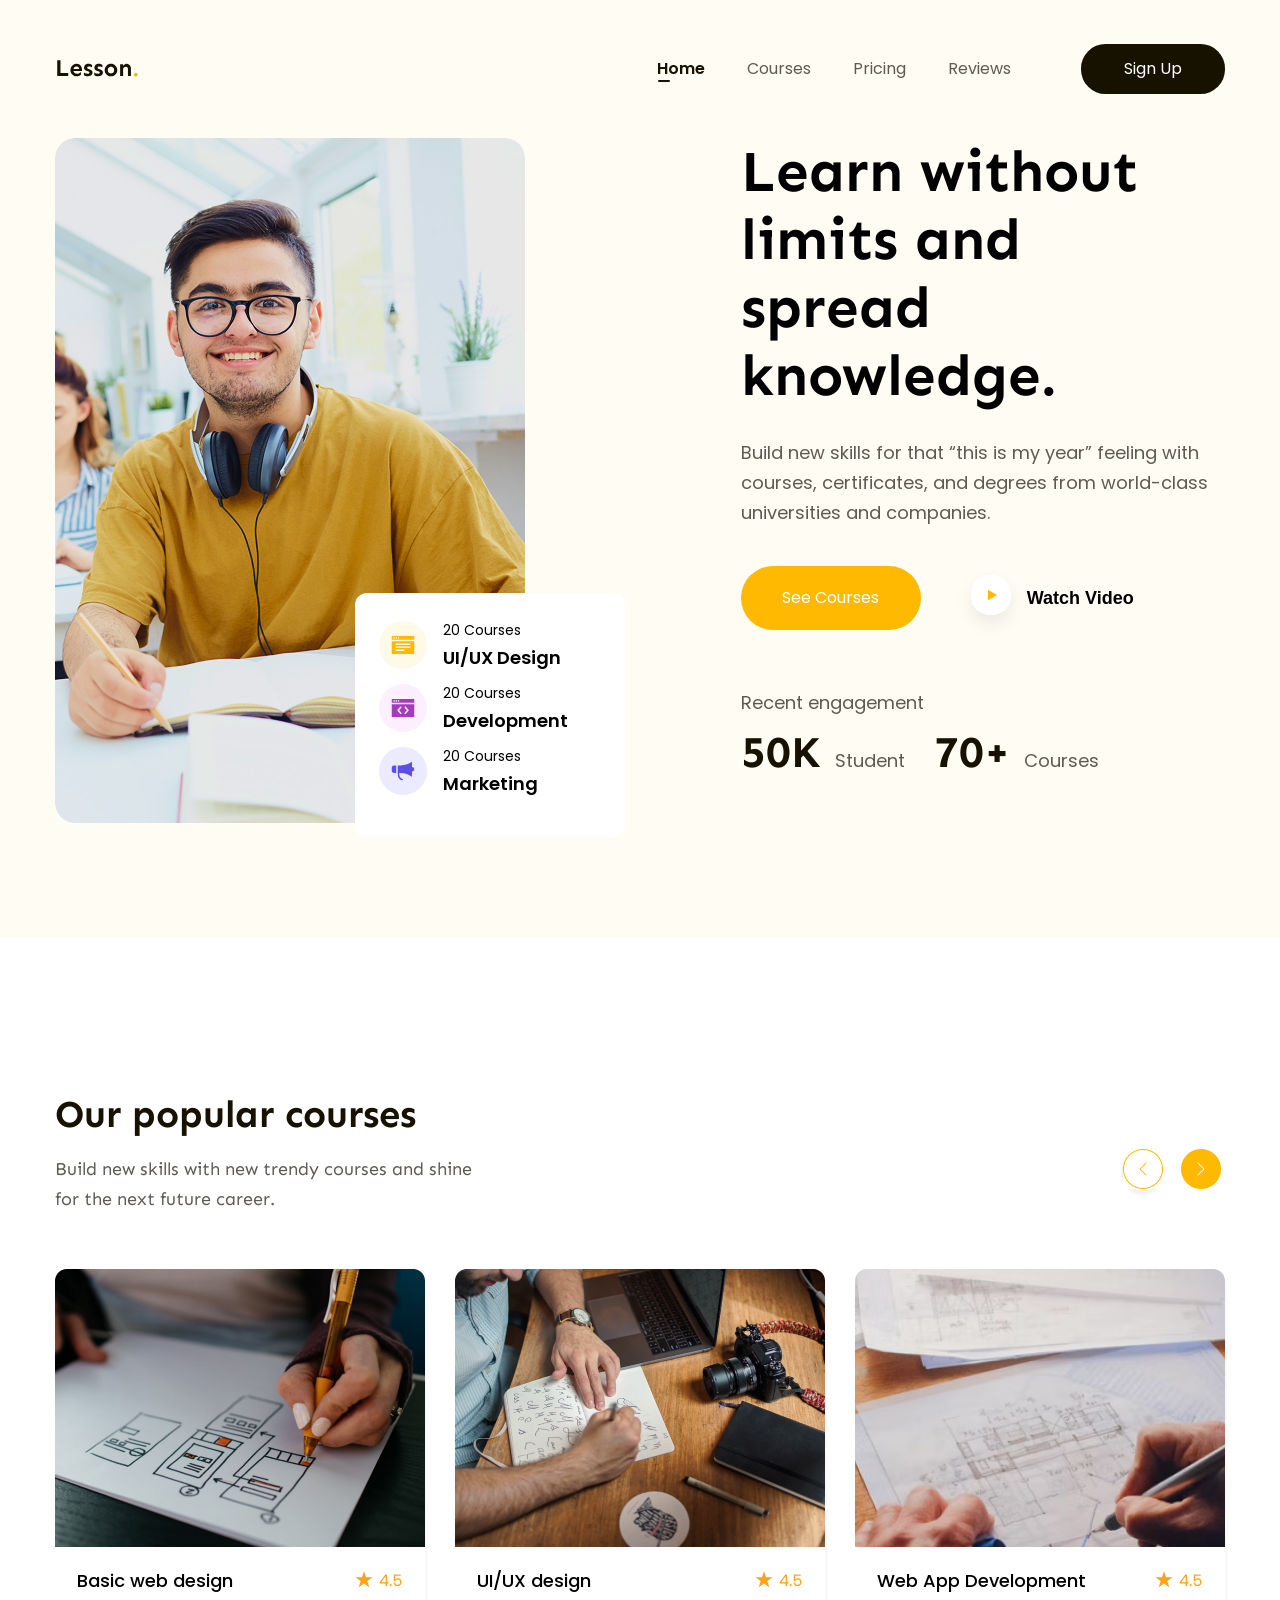
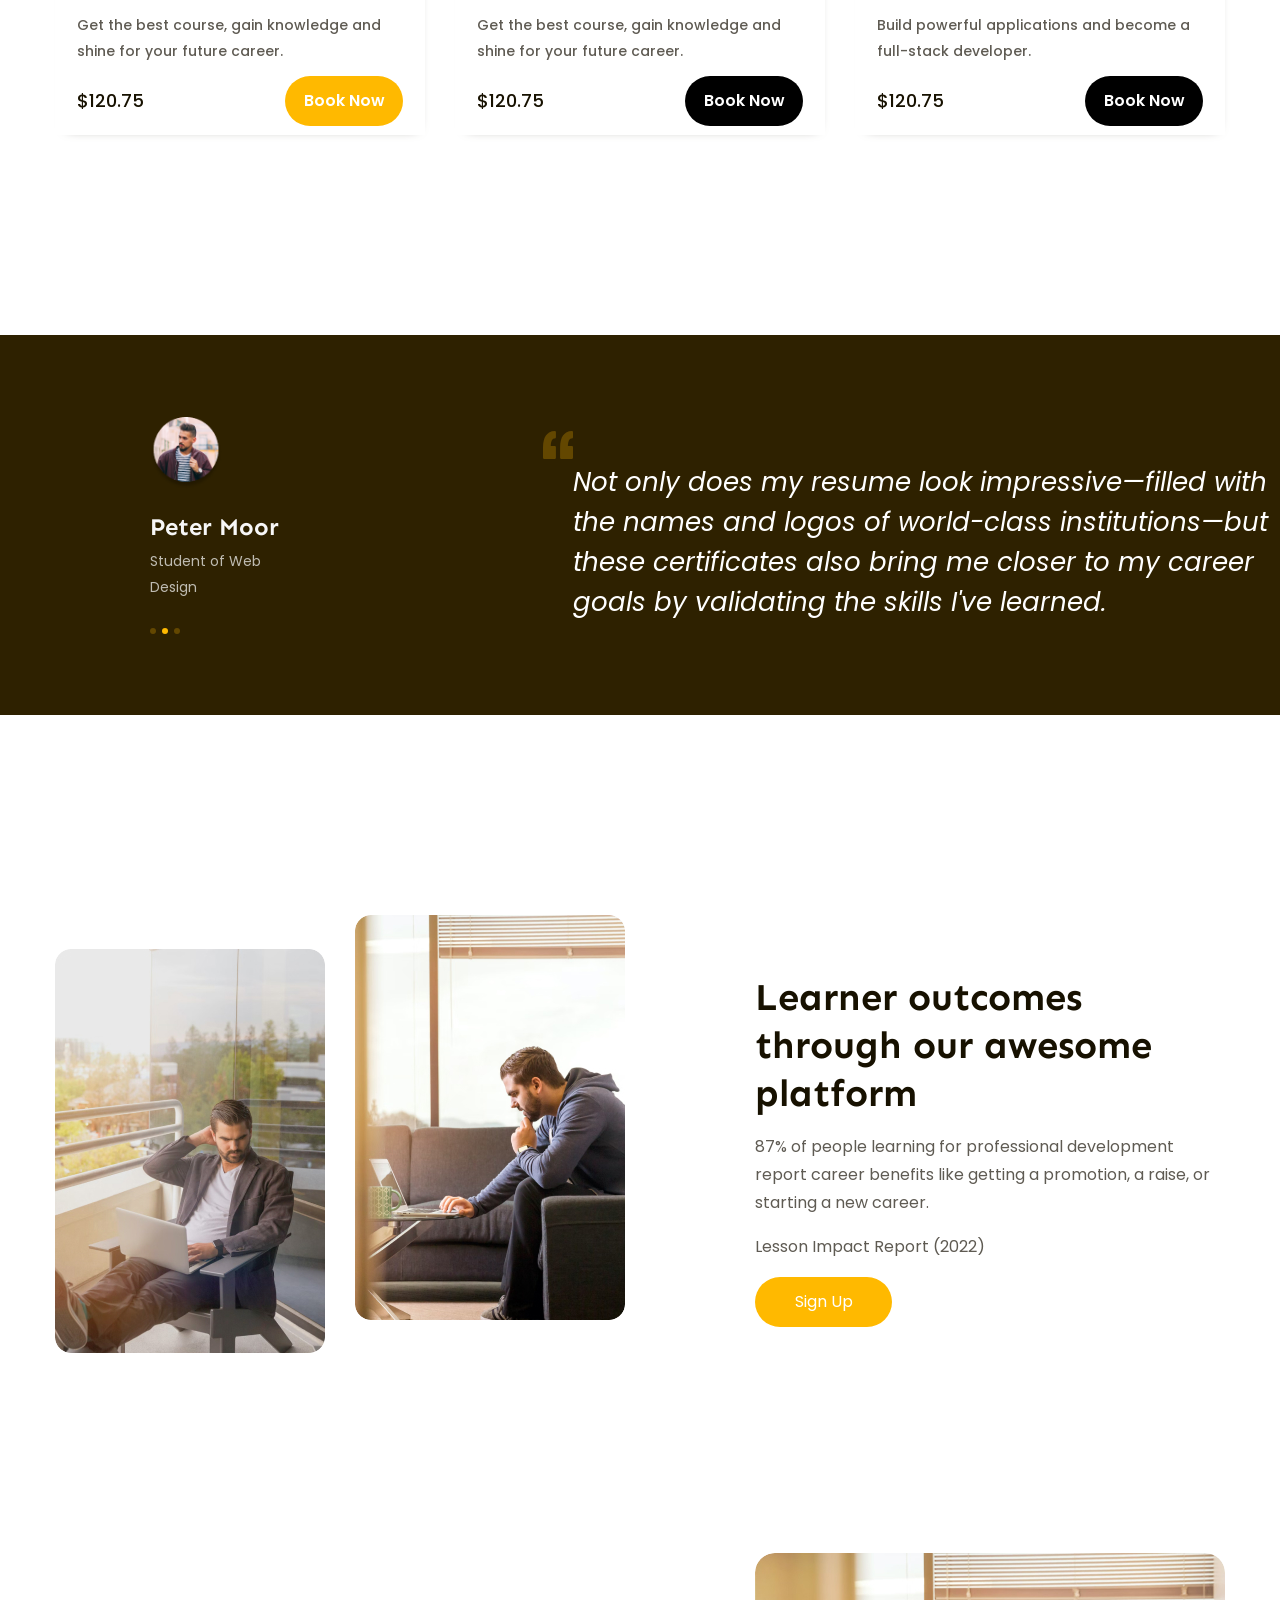
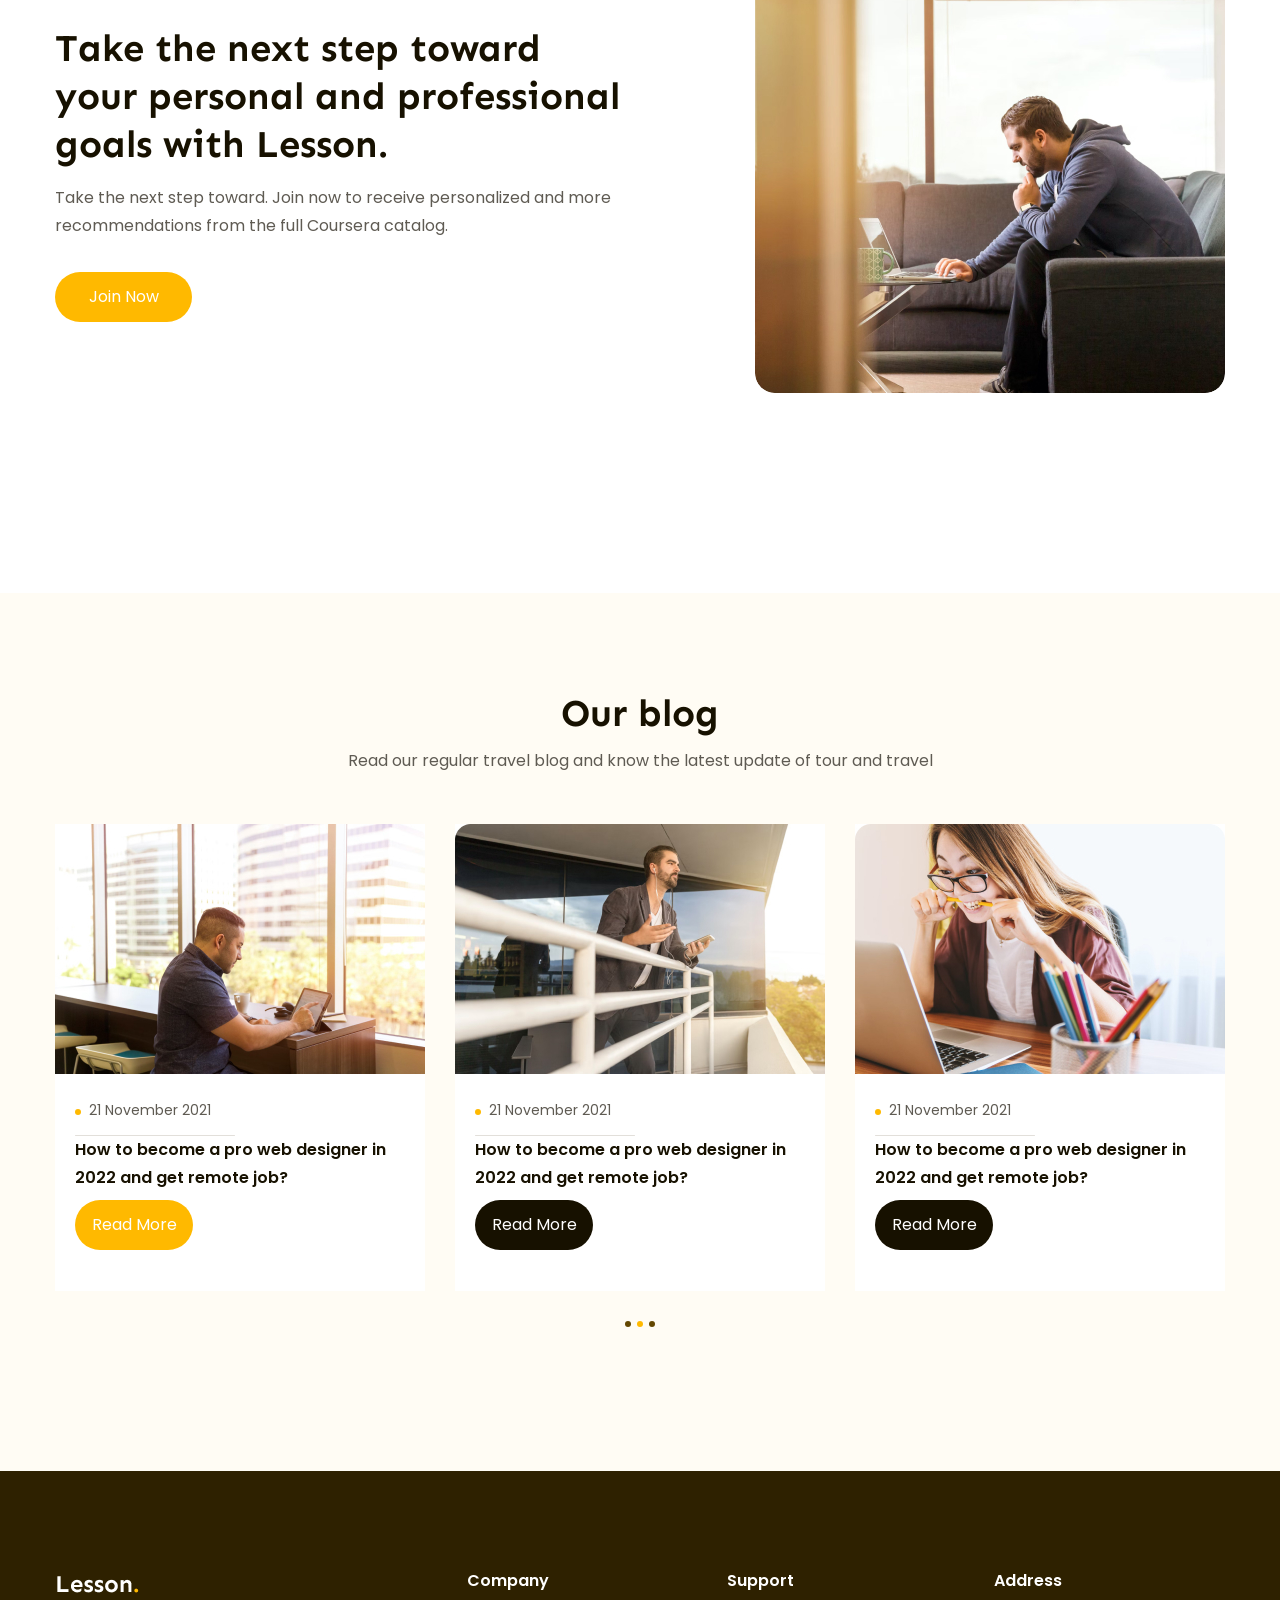
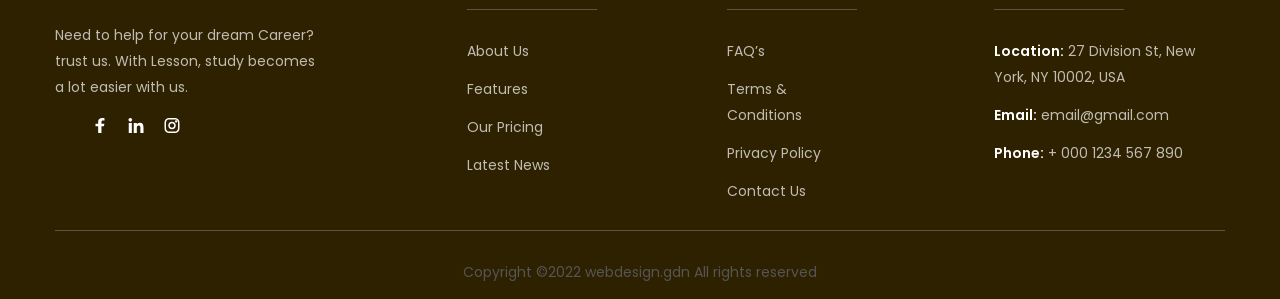
==== commit 3d9480fc: "git add. git commit m-"Final version" git push" ====
--- a/index.html
+++ b/index.html
@@ -288,5 +288,70 @@
     </div>
   </div>
 </section>
+
+<section>
+  <footer>
+    <div class="main-content">
+      <div class="direct">
+        <div class="info">
+          <img src="./img/Logo-version2.png" alt="">
+          
+          <span>Need to help for your dream Career? trust us. With Lesson, study becomes a lot easier with us.</span>
+          <div class="social-platform">
+            <img src="./img/twitter.png" alt="">
+            <img src="./img/Facebook.svg" alt="">
+            <img src="./img/Linkedin.svg" alt="">
+            <img src="./img/Instagram.svg" alt="">
+          </div>
+        </div>
+      </div>
+      <div class="contact-info">
+        <div class="company">
+          <span>Company</span>
+          <div class="line"></div>
+          <span>About Us</span>
+          <span>Features</span>
+          <span>Our Pricing</span>
+          <span>Latest News</span>
+        </div>
+        <div class="support">
+          <span>Support</span>
+          <div class="line"></div>
+          <span>FAQ’s</span>
+          <span>Terms & Conditions</span>
+          <span>Privacy Policy</span>
+          <span>Contact Us</span>
+        </div>
+        <div class="address">
+          <span>Address</span>
+          <div class="line"></div>
+          <div class="row">
+            <span class="label">Location:</span>
+            <span class="text"> 27 Division St, New York, NY 10002, USA</span>
+          </div>
+          
+          <div class="row">
+            <span class="label">Email:</span>
+            <span class="text"> email@gmail.com</span>
+          </div>
+          
+          <div class="row">
+            <span class="label">Phone:</span>
+            <span class="text"> + 000 1234 567 890</span>
+            
+          </div>
+        </div>
+      </div>
+    </div>
+  <div class="line">
+
+  </div>
+  <div class="copyright">
+    <span>
+      Copyright ©2022 webdesign.gdn All rights reserved
+    </span>
+  </div>
+  </footer>
+</section>
 </body>
 </html>
--- a/css/style.css
+++ b/css/style.css
@@ -405,9 +405,7 @@
 .individual-quote{
 background-color: #2E2100;
 display: flex;
-width: 1440px;
-margin-left: auto;
-margin-right: auto  ;
+justify-content: center;
 height: 380px;
 }
 
@@ -893,3 +891,166 @@
   margin-left: 570px;
 
 }
+
+/*  */
+
+
+
+
+footer
+{
+  background-color: #2E2100 ;
+  height: 428px;
+  display: flex;
+  flex-direction: column;
+  align-items: center;
+}
+
+
+footer .direct .info span
+{
+  font-family: var(--font-heading);
+  font-size: 14px;
+  line-height: 26px;
+  color: #BFBCB2;
+  width: 267px;
+  display: block;
+  margin-top: 18px;
+}
+
+
+footer .direct .info .social-platform img
+{
+  margin-right: 18px;
+  width: 18px;
+  height: 15px;
+  margin-top: 18px;
+}
+
+footer .direct .info .social-platform
+{
+  display: flex;
+}
+
+
+footer .main-content .direct
+{
+  display: block;
+  margin-right: 145px;
+}
+
+footer .main-content  {
+  display: flex;
+  margin-top: 96px;
+}
+
+
+footer .contact-info .line
+{
+  width: 130px;
+  height: 1px;
+  opacity: 1; 
+  background-color: #59554B;
+  margin-top: 14px;
+  margin-bottom: 28px;
+}
+
+footer .contact-info 
+{
+  display: flex;
+
+}
+
+footer .contact-info div:not(div .line , div .row)
+
+{
+  margin-right: 130px;
+}
+
+.support
+{
+  width: 137px;
+}
+
+.company span,
+.support span
+{
+  display: block;
+}
+
+.company span:not(:first-child),
+.support span:not(:first-child)
+{
+  font-family: var(--font-heading);
+  font-size: 14px;
+  line-height: 26px;
+  color: #BFBCB2;
+  margin-bottom: 12px;
+}
+
+.company span:first-child,
+.support span:first-child
+{
+  font-family: var(--font-heading);
+  font-weight: 600;
+  color: #FFFFFF;
+  font-size: 16px;
+  line-height: 28px;
+}
+
+.address
+{
+  width: 231px;
+}
+
+.address .row 
+{
+  margin-bottom: 12px;
+}
+
+.address > span:first-child {
+  display: block;
+  font-weight: 600;
+  margin-bottom: 12px;
+  line-height: 28px;
+  font-family: var(--font-heading);
+  color: #FFFFFF;
+}
+
+.address .row span
+{
+  display: inline;
+  font-size: 14px;
+  line-height: 26px;
+  font-family: var(--font-heading);
+  color:#BFBCB2;
+  width: 231px;
+}
+
+.address .row .label
+{
+  font-weight: 600;
+  color: #FFFFFF;
+}
+footer .line
+{
+  width: 130px;
+  height: 1px;
+  opacity: 1; 
+  background-color: #59554B;
+  margin-top: 14px;
+  margin-bottom: 28px;
+}
+
+footer .line {
+  width: 1170px;
+  
+}
+
+footer .copyright {
+  text-align: center;
+  font-size: 14px;
+  color: #555;
+  line-height: 26px;
+  font-family: var(--font-heading);
+}
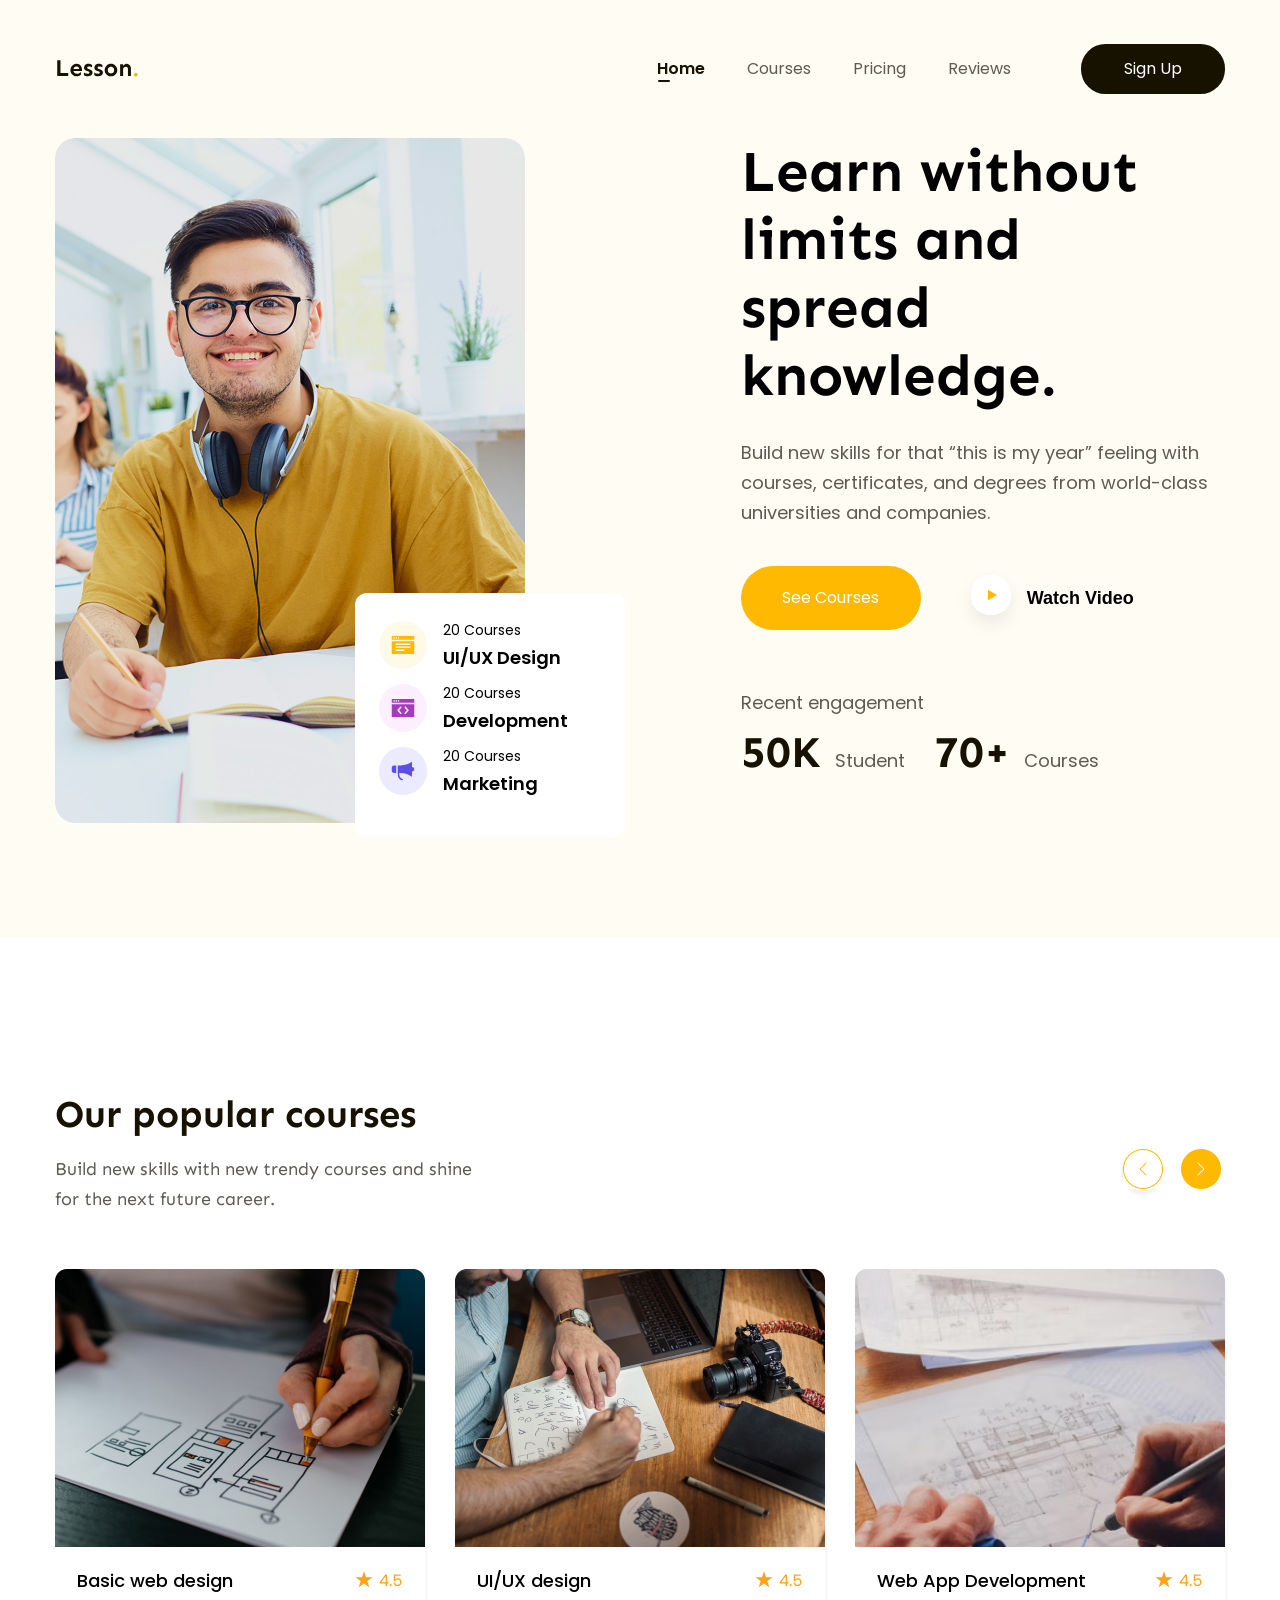
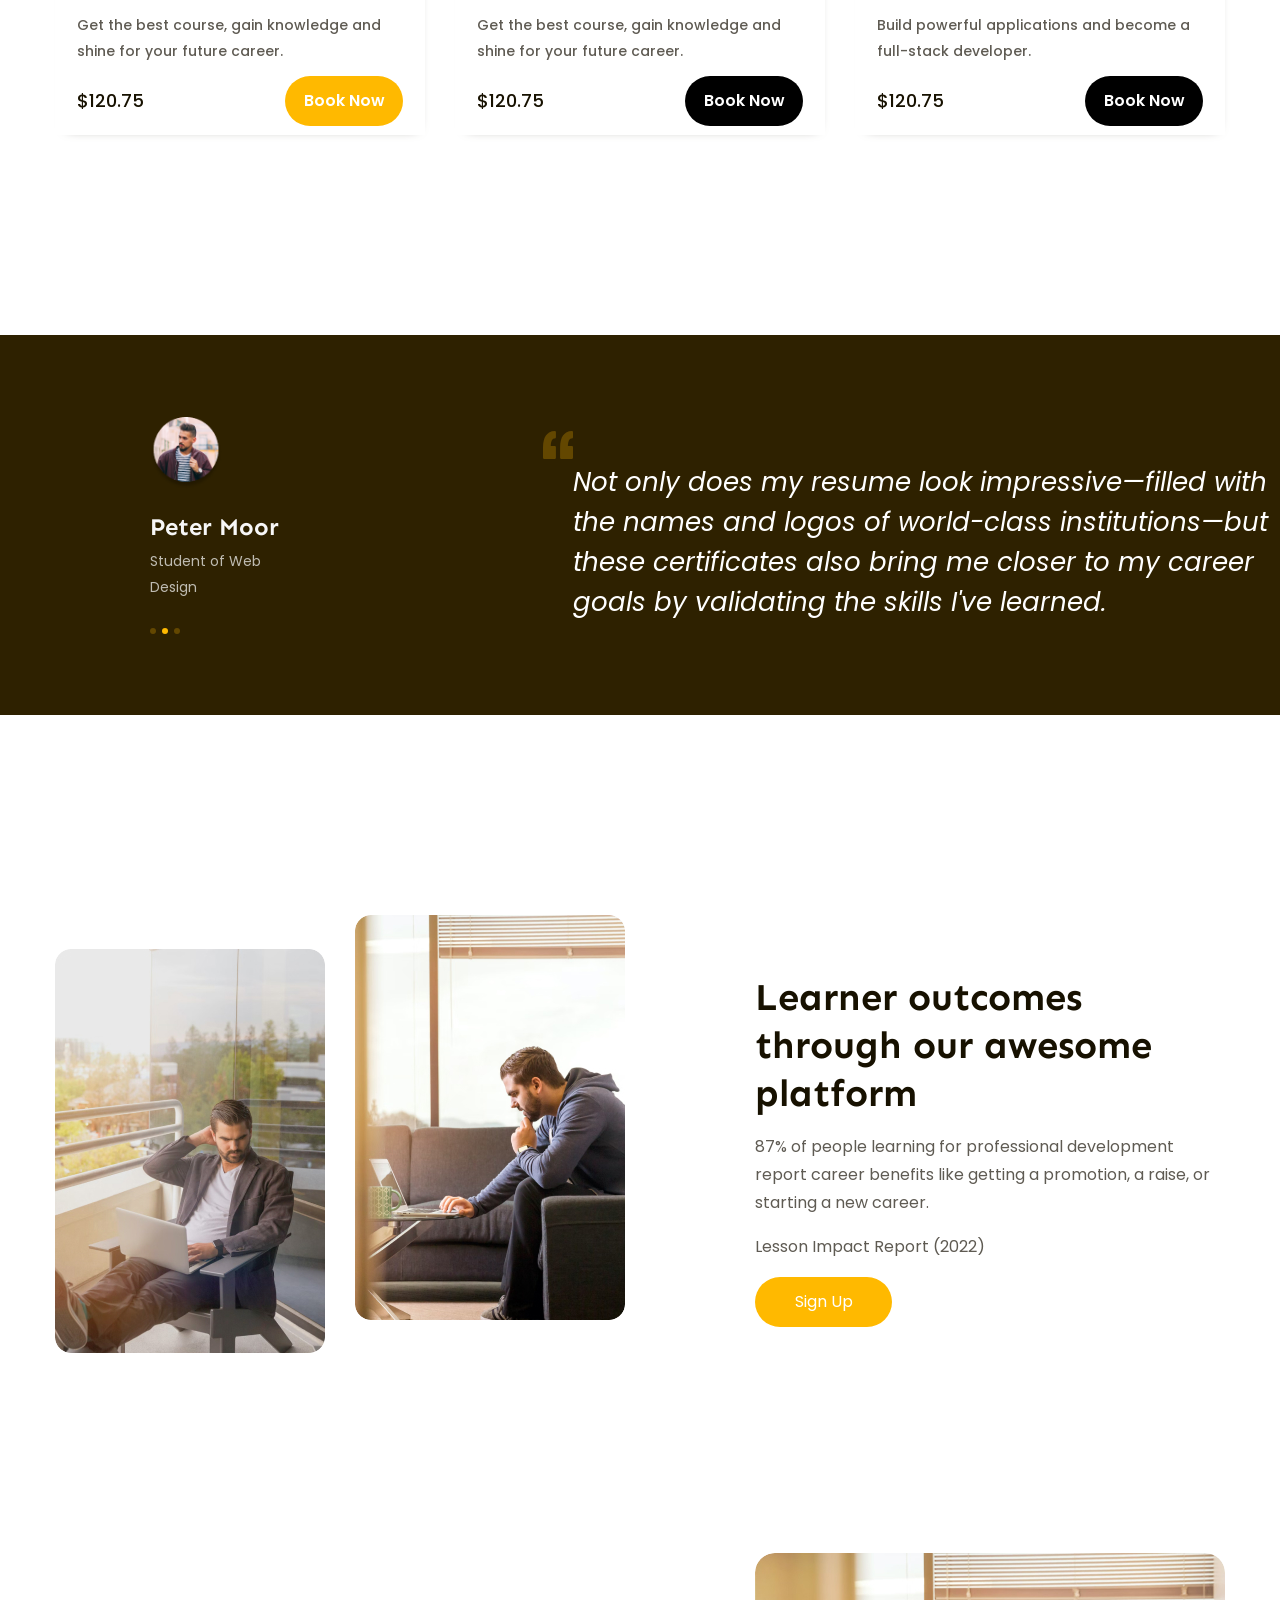
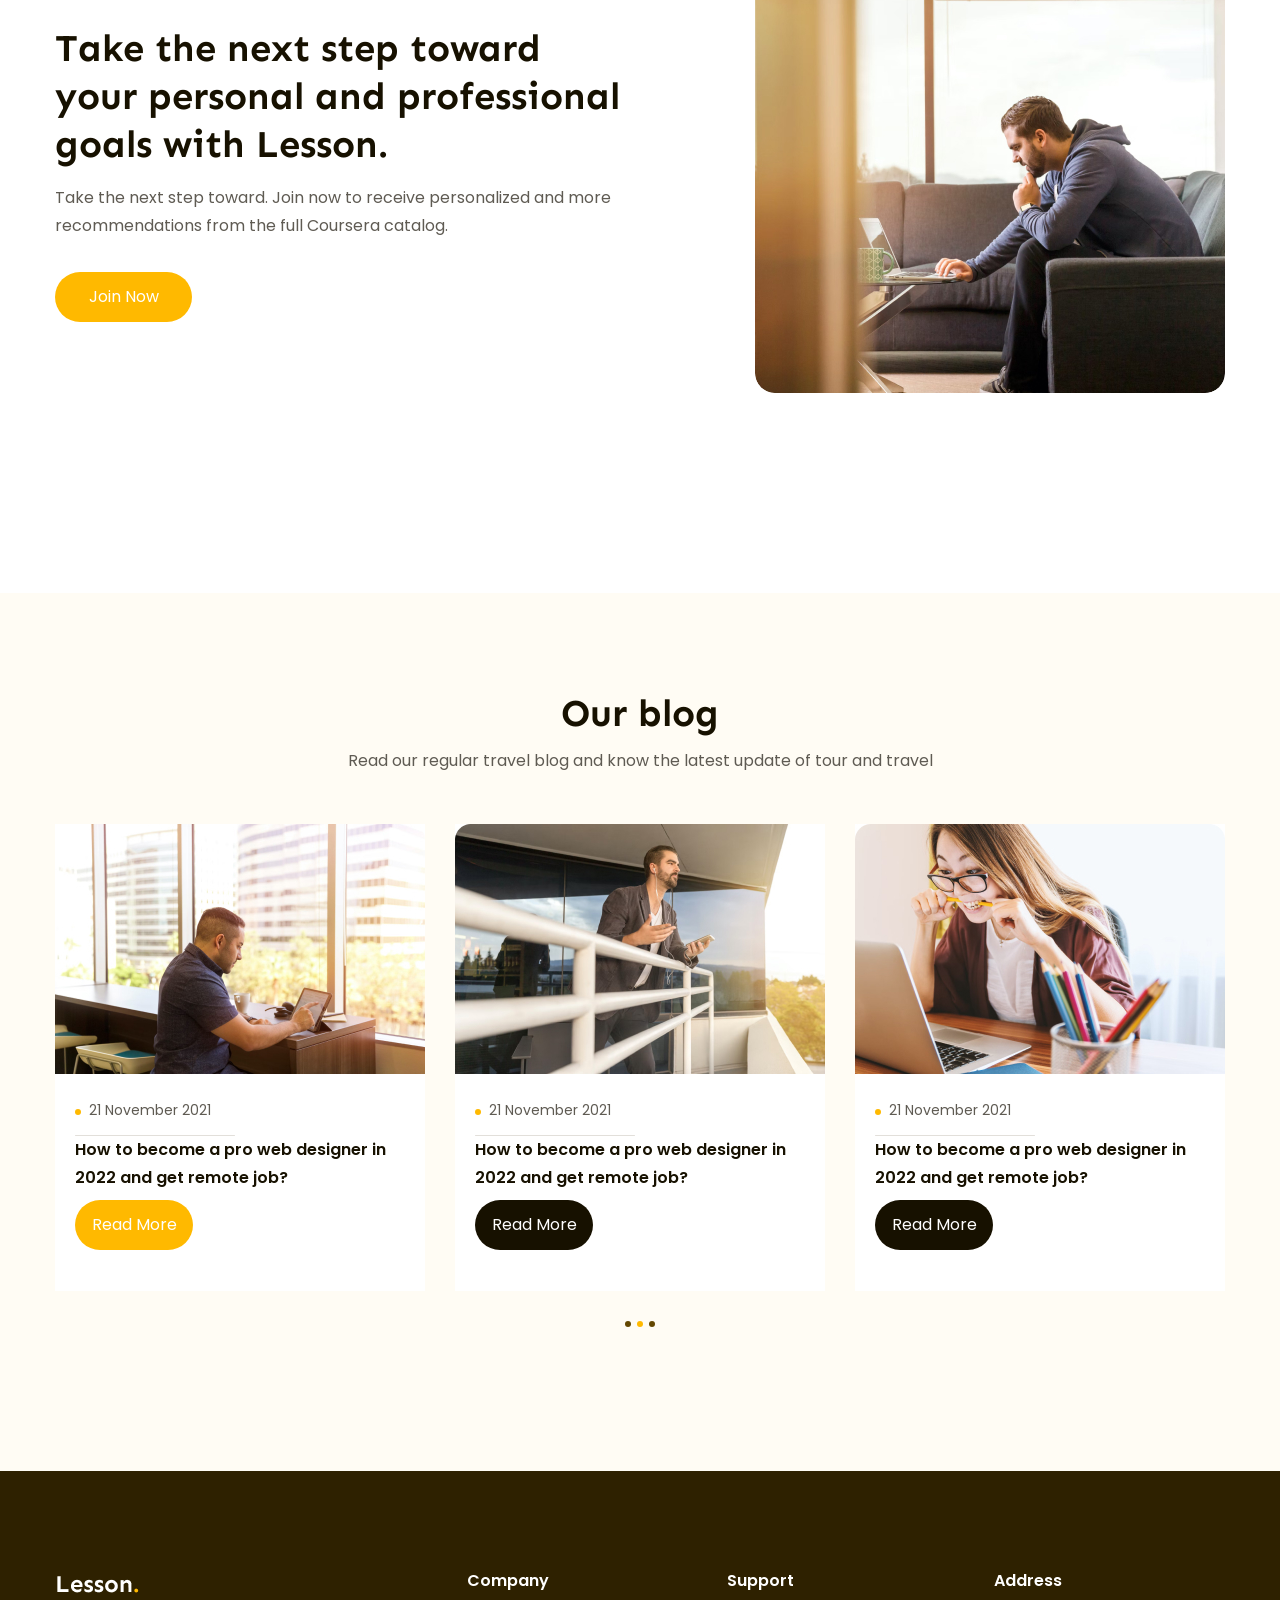
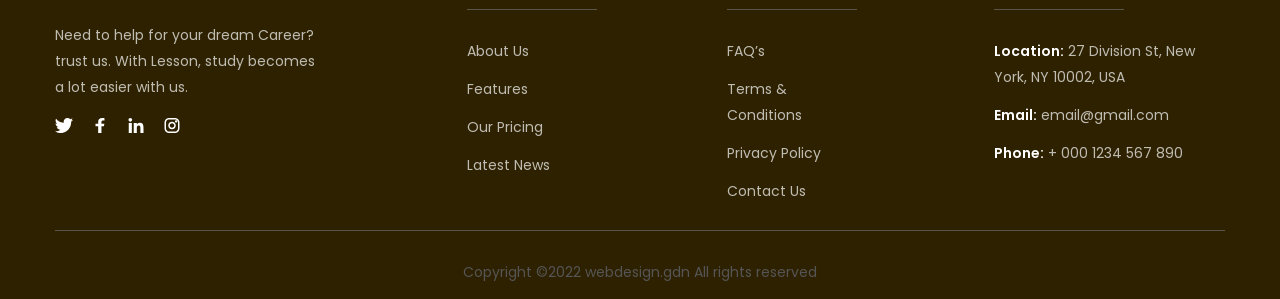
==== commit 44e2f5c8: "git add. git commit m-"No more" git push" ====
--- a/index.html
+++ b/index.html
@@ -288,7 +288,7 @@
     </div>
   </div>
 </section>
-
+<!-- FOOTER -->
 <section>
   <footer>
     <div class="main-content">
@@ -298,7 +298,7 @@
           
           <span>Need to help for your dream Career? trust us. With Lesson, study becomes a lot easier with us.</span>
           <div class="social-platform">
-            <img src="./img/twitter.png" alt="">
+            <img src="./img/Twitter.png" alt="">
             <img src="./img/Facebook.svg" alt="">
             <img src="./img/Linkedin.svg" alt="">
             <img src="./img/Instagram.svg" alt="">
